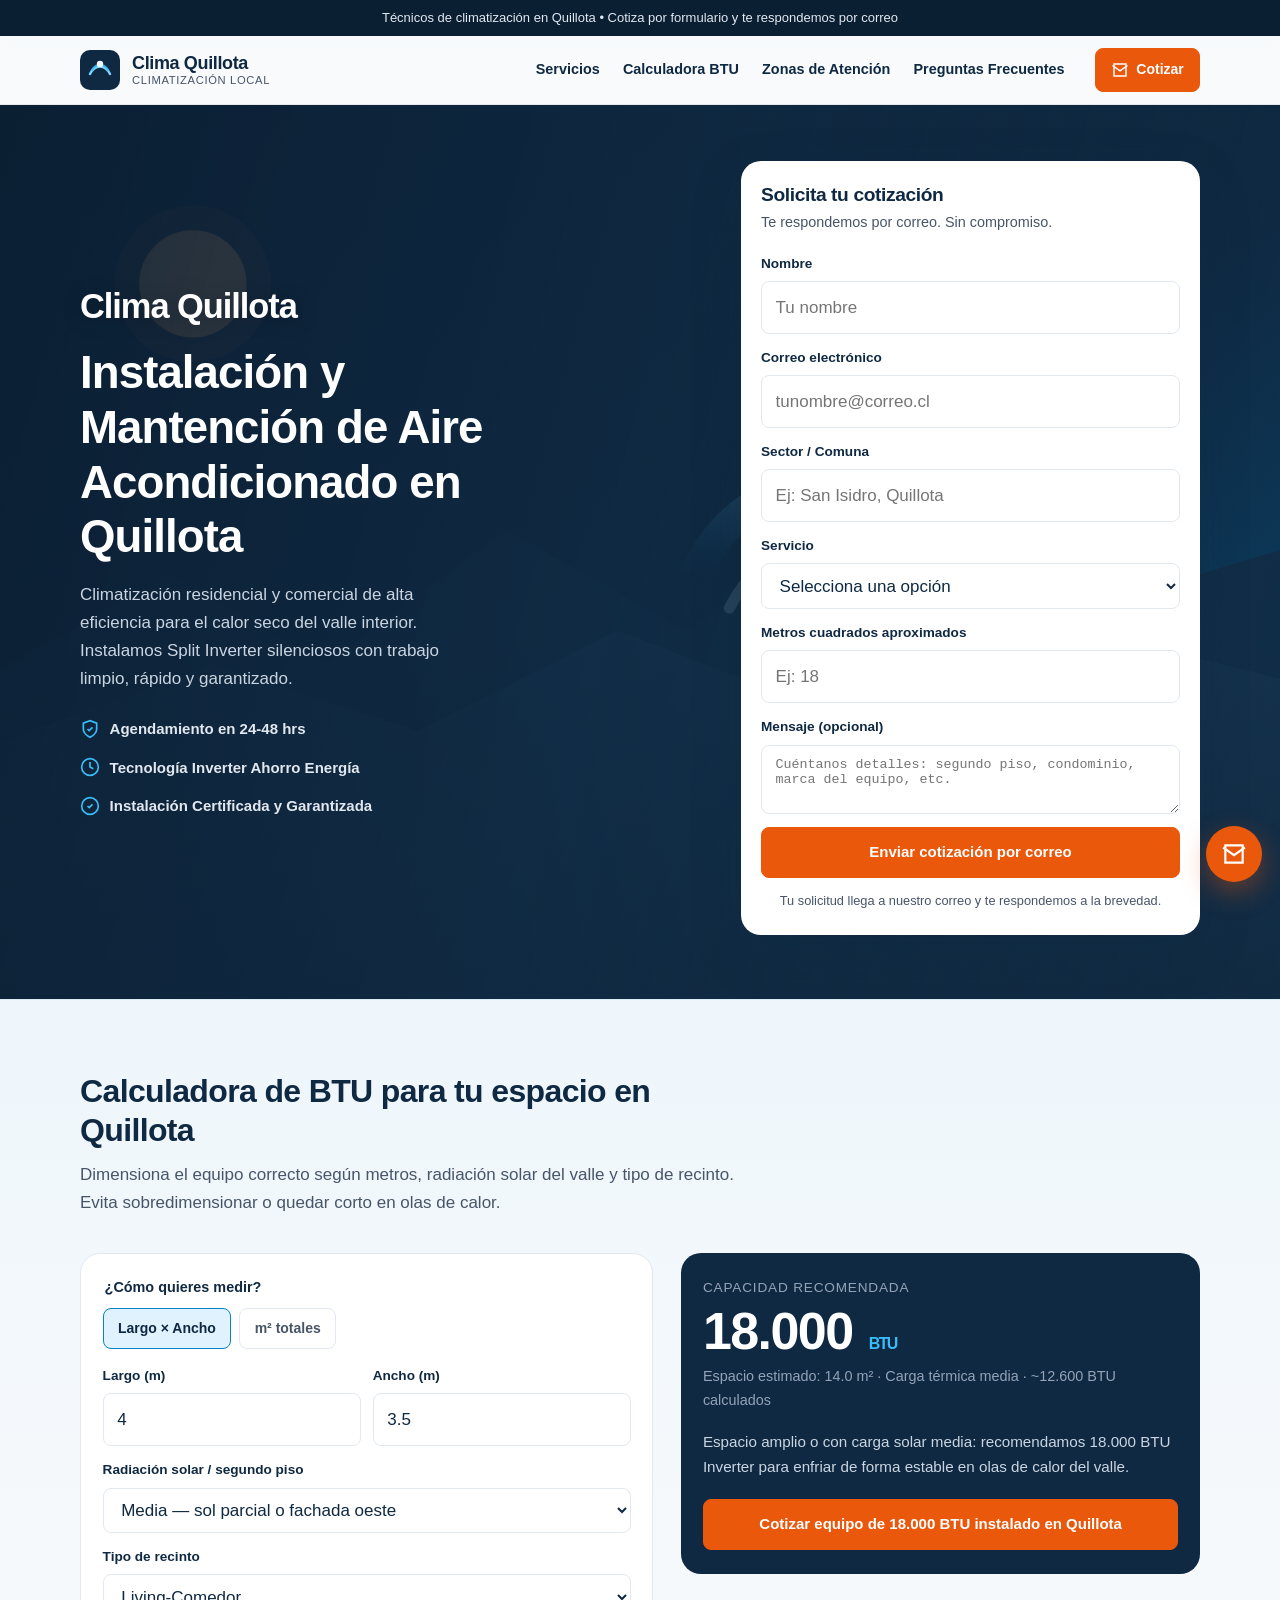
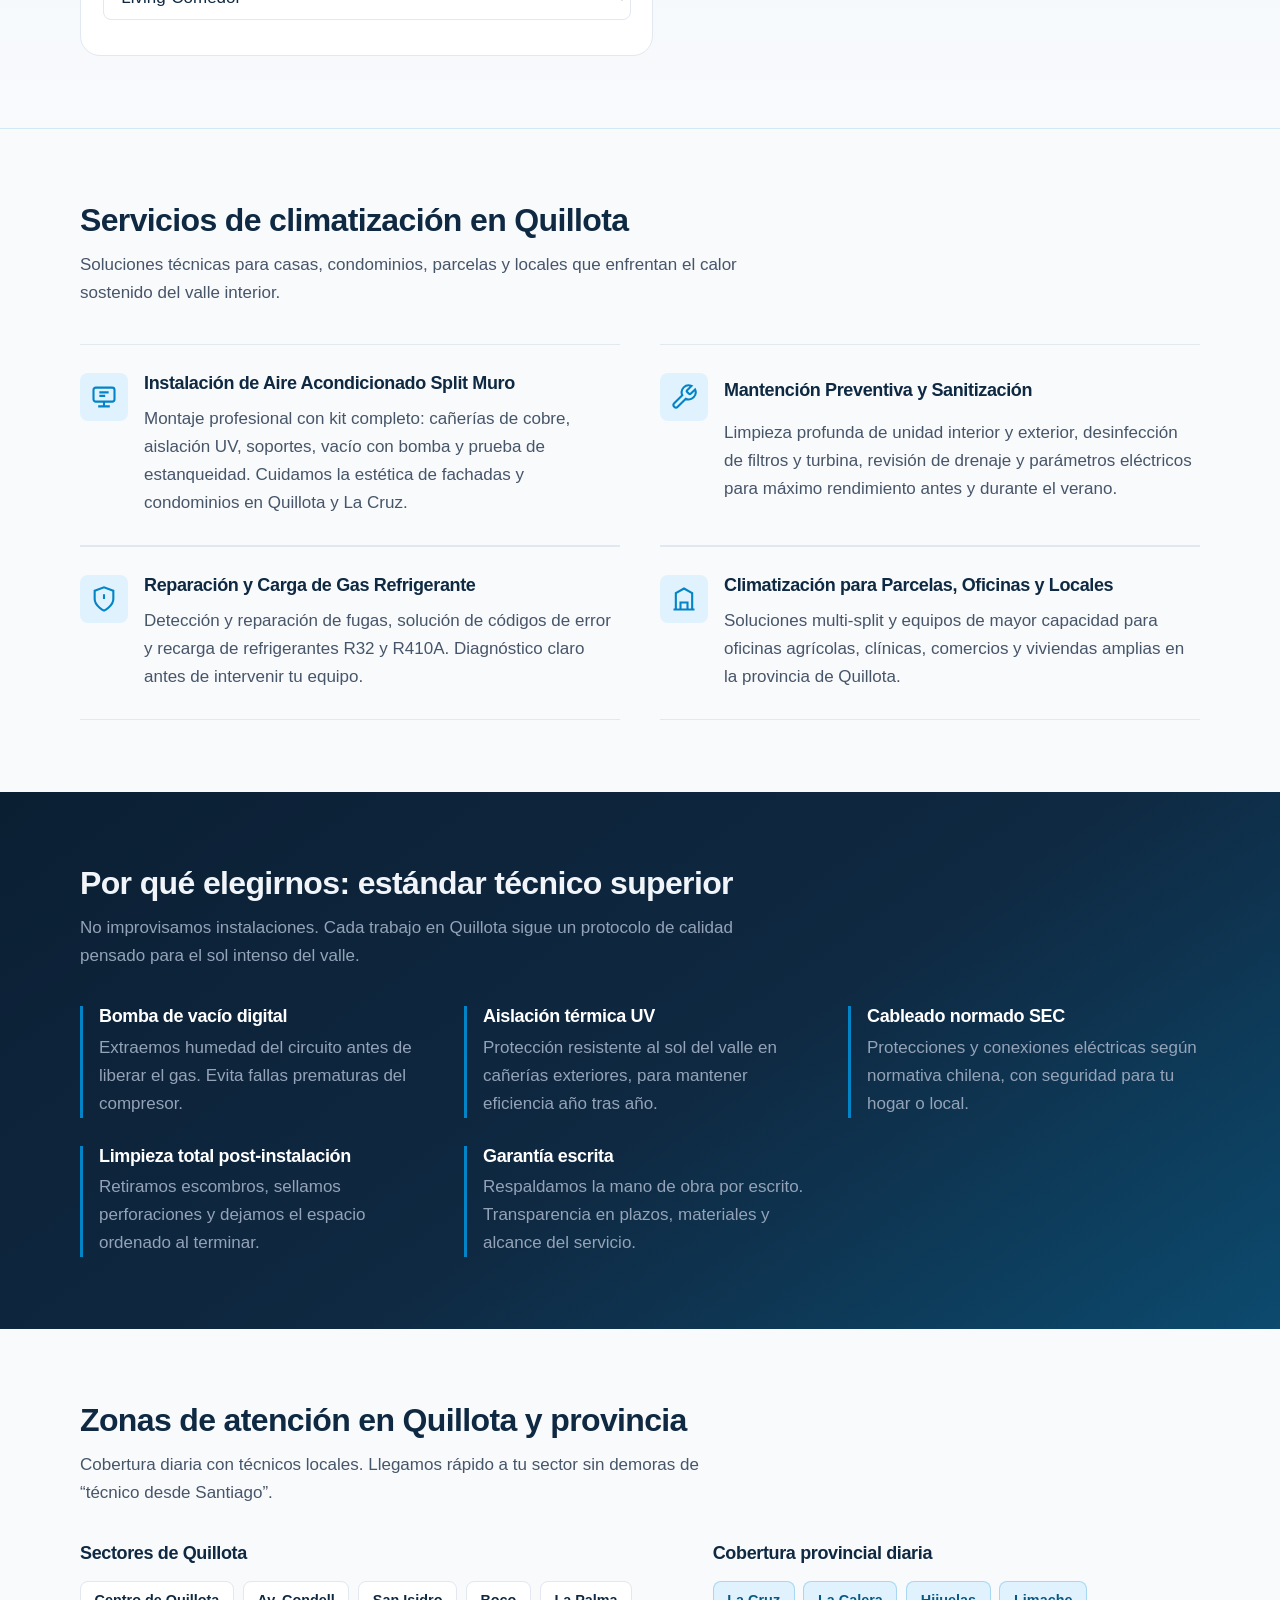
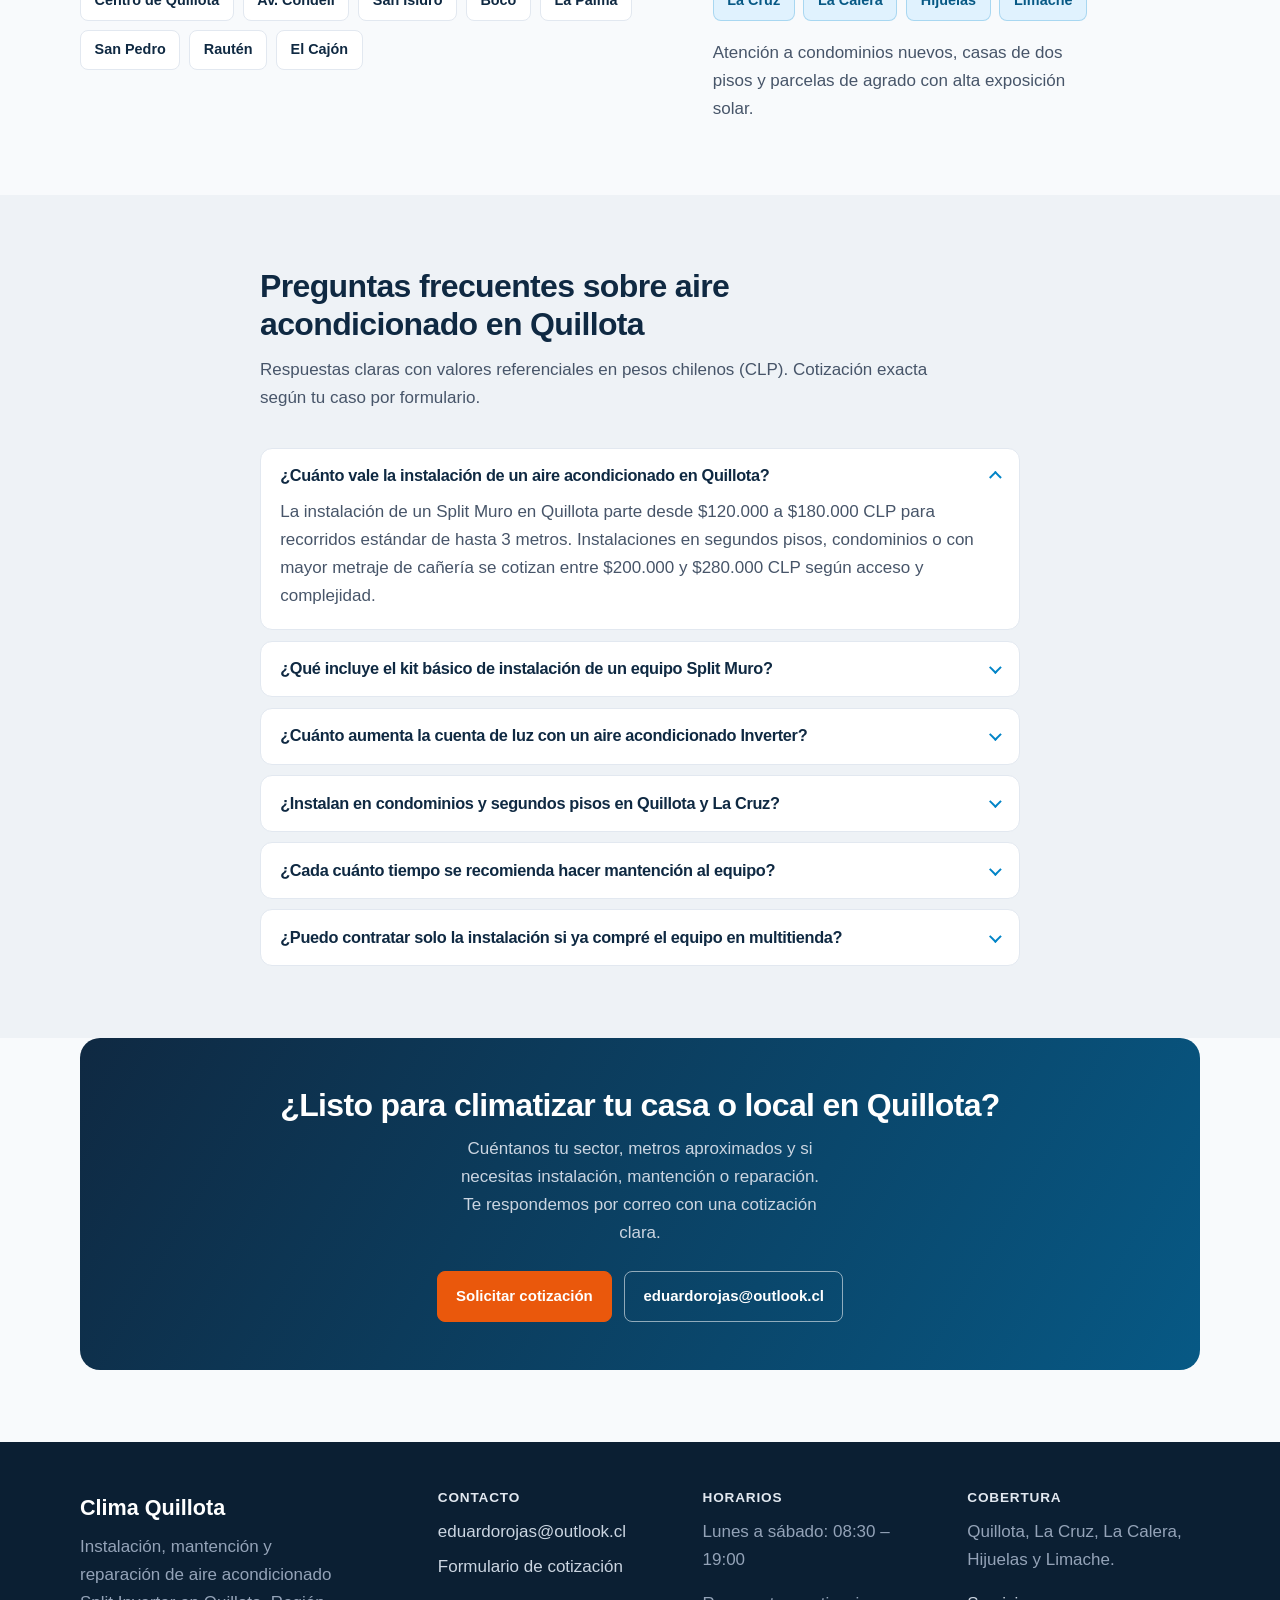
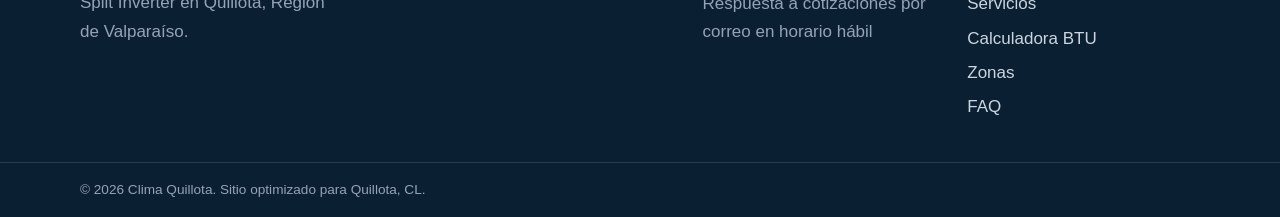
==== index.html @ 93d47dce "Add Rank & Rent landing for Clima Quillota with email lead form. Co-authored-by: Cursor <cursoragent" ====
<!DOCTYPE html>
<html lang="es-CL">
<head>
  <meta charset="UTF-8">
  <meta name="viewport" content="width=device-width, initial-scale=1.0">
  <title>Aire Acondicionado Quillota | Instalación y Mantención Split</title>
  <meta name="description" content="Instalación y mantención de aire acondicionado en Quillota. Split Inverter certificados. Cotiza online por formulario. Atención La Cruz y provincia.">
  <meta name="robots" content="index, follow">
  <link rel="canonical" href="https://climatizacionquillota.cl/">

  <meta property="og:title" content="Aire Acondicionado Quillota | Instalación y Mantención Split">
  <meta property="og:description" content="Instalación y mantención de aire acondicionado en Quillota. Split Inverter certificados. Cotiza online por formulario.">
  <meta property="og:type" content="website">
  <meta property="og:locale" content="es_CL">
  <meta property="og:url" content="https://climatizacionquillota.cl/">
  <meta property="og:site_name" content="Clima Quillota">

  <meta name="geo.region" content="CL-VS">
  <meta name="geo.placename" content="Quillota">
  <meta name="geo.position" content="-32.8833;-71.2489">
  <meta name="ICBM" content="-32.8833, -71.2489">

  <meta name="theme-color" content="#0F2942">
  <link rel="icon" href="data:image/svg+xml,%3Csvg xmlns='http://www.w3.org/2000/svg' viewBox='0 0 32 32'%3E%3Crect width='32' height='32' rx='6' fill='%230F2942'/%3E%3Cpath d='M8 18c4-8 12-8 16 0' stroke='%230284C7' stroke-width='2.5' fill='none'/%3E%3Ccircle cx='16' cy='12' r='3' fill='%230284C7'/%3E%3C/svg%3E">

  <link rel="stylesheet" href="css/styles.css">

  <script type="application/ld+json">
  {
    "@context": "https://schema.org",
    "@graph": [
      {
        "@type": "HVACBusiness",
        "@id": "https://climatizacionquillota.cl/#business",
        "name": "Clima Quillota",
        "url": "https://climatizacionquillota.cl/",
        "email": "eduardorojas@outlook.cl",
        "priceRange": "$$",
        "image": "https://climatizacionquillota.cl/og-image.jpg",
        "description": "Empresa de instalación, mantención y reparación de aire acondicionado Split Inverter en Quillota y provincia de Valparaíso.",
        "address": {
          "@type": "PostalAddress",
          "addressLocality": "Quillota",
          "addressRegion": "Valparaíso",
          "addressCountry": "CL"
        },
        "geo": {
          "@type": "GeoCoordinates",
          "latitude": -32.8833,
          "longitude": -71.2489
        },
        "areaServed": [
          { "@type": "City", "name": "Quillota" },
          { "@type": "City", "name": "La Cruz" },
          { "@type": "City", "name": "La Calera" },
          { "@type": "City", "name": "Hijuelas" },
          { "@type": "City", "name": "Limache" }
        ],
        "openingHoursSpecification": [
          {
            "@type": "OpeningHoursSpecification",
            "dayOfWeek": ["Monday", "Tuesday", "Wednesday", "Thursday", "Friday", "Saturday"],
            "opens": "08:30",
            "closes": "19:00"
          }
        ],
        "sameAs": []
      },
      {
        "@type": "Service",
        "@id": "https://climatizacionquillota.cl/#instalacion",
        "name": "Instalación de Aire Acondicionado Split Muro",
        "serviceType": "Instalación de aire acondicionado",
        "provider": { "@id": "https://climatizacionquillota.cl/#business" },
        "areaServed": [
          { "@type": "City", "name": "Quillota" },
          { "@type": "City", "name": "La Cruz" },
          { "@type": "City", "name": "La Calera" },
          { "@type": "City", "name": "Hijuelas" },
          { "@type": "City", "name": "Limache" }
        ],
        "description": "Montaje profesional de equipos Split Inverter con kit completo, vacío con bomba y prueba de estanqueidad en Quillota."
      },
      {
        "@type": "Service",
        "@id": "https://climatizacionquillota.cl/#mantencion",
        "name": "Mantención Preventiva y Sanitización",
        "serviceType": "Mantención de aire acondicionado",
        "provider": { "@id": "https://climatizacionquillota.cl/#business" },
        "areaServed": [
          { "@type": "City", "name": "Quillota" },
          { "@type": "City", "name": "La Cruz" },
          { "@type": "City", "name": "La Calera" },
          { "@type": "City", "name": "Hijuelas" },
          { "@type": "City", "name": "Limache" }
        ],
        "description": "Limpieza profunda de unidad interior y exterior, desinfección de filtros y turbina, y revisión eléctrica para máximo rendimiento en verano."
      },
      {
        "@type": "Service",
        "@id": "https://climatizacionquillota.cl/#reparacion",
        "name": "Reparación y Carga de Gas Refrigerante",
        "serviceType": "Reparación de aire acondicionado",
        "provider": { "@id": "https://climatizacionquillota.cl/#business" },
        "areaServed": [
          { "@type": "City", "name": "Quillota" },
          { "@type": "City", "name": "La Cruz" },
          { "@type": "City", "name": "La Calera" },
          { "@type": "City", "name": "Hijuelas" },
          { "@type": "City", "name": "Limache" }
        ],
        "description": "Detección de fugas, reparación de códigos de error y recarga de refrigerantes R32 y R410A en Quillota y alrededores."
      },
      {
        "@type": "FAQPage",
        "@id": "https://climatizacionquillota.cl/#faq",
        "mainEntity": [
          {
            "@type": "Question",
            "name": "¿Cuánto vale la instalación de un aire acondicionado en Quillota?",
            "acceptedAnswer": {
              "@type": "Answer",
              "text": "La instalación de un Split Muro en Quillota parte desde $120.000 a $180.000 CLP para recorridos estándar de hasta 3 metros. Instalaciones en segundos pisos, condominios o con mayor metraje de cañería se cotizan entre $200.000 y $280.000 CLP según acceso y complejidad."
            }
          },
          {
            "@type": "Question",
            "name": "¿Qué incluye el kit básico de instalación de un equipo Split Muro?",
            "acceptedAnswer": {
              "@type": "Answer",
              "text": "Incluye cañerías de cobre, aislación térmica resistente a UV, cable de interconexión, soportes o ménsulas, canaletas estéticas, vacío con bomba, prueba de estanqueidad y puesta en marcha. El equipo Split se cotiza aparte si aún no lo tienes."
            }
          },
          {
            "@type": "Question",
            "name": "¿Cuánto aumenta la cuenta de luz con un aire acondicionado Inverter?",
            "acceptedAnswer": {
              "@type": "Answer",
              "text": "Un Split Inverter bien dimensionado en Quillota suele sumar entre $8.000 y $25.000 CLP mensuales en temporada de calor, según horas de uso, tarifa eléctrica y aislación de la vivienda. Los equipos Inverter consumen menos que los on/off tradicionales porque modulan la potencia."
            }
          },
          {
            "@type": "Question",
            "name": "¿Instalan en condominios y segundos pisos en Quillota y La Cruz?",
            "acceptedAnswer": {
              "@type": "Answer",
              "text": "Sí. Trabajamos en casas de dos pisos, condominios nuevos y departamentos en Quillota, La Cruz y el eje provincial. Coordinamos con administración cuando se requiere autorización de fachada y usamos anclajes seguros para unidades exteriores en altura."
            }
          },
          {
            "@type": "Question",
            "name": "¿Cada cuánto tiempo se recomienda hacer mantención al equipo?",
            "acceptedAnswer": {
              "@type": "Answer",
              "text": "Se recomienda una mantención preventiva al menos una vez al año, idealmente antes del verano (septiembre-octubre). En hogares con alto uso o polvo del valle, dos mantenciones anuales (primavera y otoño) mantienen el rendimiento y evitan fallas en peores olas de calor."
            }
          },
          {
            "@type": "Question",
            "name": "¿Puedo contratar solo la instalación si ya compré el equipo en multitienda?",
            "acceptedAnswer": {
              "@type": "Answer",
              "text": "Sí. Instalamos equipos comprados en Sodimac, Easy, Falabella u otras multitiendas. Verificamos compatibilidad, potencia en BTU y estado del kit. La instalación solo mano de obra + materiales parte desde $120.000 CLP según recorrido y ubicación en Quillota."
            }
          }
        ]
      },
      {
        "@type": "BreadcrumbList",
        "@id": "https://climatizacionquillota.cl/#breadcrumb",
        "itemListElement": [
          {
            "@type": "ListItem",
            "position": 1,
            "name": "Inicio",
            "item": "https://climatizacionquillota.cl/"
          },
          {
            "@type": "ListItem",
            "position": 2,
            "name": "Aire Acondicionado Quillota",
            "item": "https://climatizacionquillota.cl/#servicios"
          }
        ]
      }
    ]
  }
  </script>
</head>
<body>
  <a class="skip-link" href="#contenido">Saltar al contenido</a>

  <div class="topbar" role="region" aria-label="Mensaje de contacto rápido">
    <p data-config="topbar">Técnicos de climatización en Quillota • Cotiza por formulario y te respondemos por correo</p>
  </div>

  <header class="site-header" id="inicio">
    <nav class="nav" aria-label="Navegación principal">
      <a class="brand" href="#inicio" aria-label="Clima Quillota — Inicio">
        <svg class="brand__logo" width="40" height="40" viewBox="0 0 40 40" aria-hidden="true" focusable="false">
          <rect width="40" height="40" rx="10" fill="currentColor" class="brand__logo-bg"/>
          <path d="M10 24c5-10 15-10 20 0" stroke="#7DD3FC" stroke-width="2.5" fill="none" stroke-linecap="round"/>
          <path d="M12 20c4-7 12-7 16 0" stroke="#38BDF8" stroke-width="2" fill="none" stroke-linecap="round" opacity=".85"/>
          <circle cx="20" cy="14" r="3.2" fill="#F0F9FF"/>
        </svg>
        <span class="brand__text">
          <span class="brand__name" data-config="brandName">Clima Quillota</span>
          <span class="brand__tag">Climatización local</span>
        </span>
      </a>

      <button class="nav__toggle" type="button" aria-expanded="false" aria-controls="nav-menu" aria-label="Abrir menú">
        <span class="nav__toggle-bar" aria-hidden="true"></span>
        <span class="nav__toggle-bar" aria-hidden="true"></span>
        <span class="nav__toggle-bar" aria-hidden="true"></span>
      </button>

      <div class="nav__panel" id="nav-menu">
        <ul class="nav__links">
          <li><a href="#servicios">Servicios</a></li>
          <li><a href="#calculadora">Calculadora BTU</a></li>
          <li><a href="#zonas">Zonas de Atención</a></li>
          <li><a href="#faq">Preguntas Frecuentes</a></li>
        </ul>
        <div class="nav__cta">
          <a class="btn btn--convert" href="#cotizar">
            <svg width="18" height="18" viewBox="0 0 24 24" aria-hidden="true" fill="none" stroke="currentColor" stroke-width="2"><path d="M4 4h16v16H4z"/><path d="m22 6-10 7L2 6"/></svg>
            Cotizar
          </a>
        </div>
      </div>
    </nav>
  </header>

  <main id="contenido">
    <section class="hero" aria-labelledby="hero-title">
      <div class="hero__media" aria-hidden="true">
        <div class="hero__gradient"></div>
        <svg class="hero__art" viewBox="0 0 1200 800" preserveAspectRatio="xMidYMid slice" role="img" aria-label="">
          <defs>
            <linearGradient id="sky" x1="0" y1="0" x2="1" y2="1">
              <stop offset="0%" stop-color="#0B1F33"/>
              <stop offset="55%" stop-color="#0F2942"/>
              <stop offset="100%" stop-color="#0369A1"/>
            </linearGradient>
            <linearGradient id="cool" x1="0" y1="0" x2="0" y2="1">
              <stop offset="0%" stop-color="#7DD3FC" stop-opacity=".55"/>
              <stop offset="100%" stop-color="#0284C7" stop-opacity="0"/>
            </linearGradient>
          </defs>
          <rect width="1200" height="800" fill="url(#sky)"/>
          <path fill="#132F4A" d="M0 520 L180 420 L320 500 L480 380 L640 470 L820 360 L1000 450 L1200 390 L1200 800 L0 800 Z" opacity=".9"/>
          <path fill="#1A3A55" d="M0 580 L220 500 L400 560 L580 470 L760 540 L960 460 L1200 520 L1200 800 L0 800 Z"/>
          <rect x="720" y="280" width="220" height="140" rx="12" fill="#E8F4FC" opacity=".92"/>
          <rect x="740" y="300" width="180" height="18" rx="4" fill="#0284C7" opacity=".35"/>
          <rect x="740" y="330" width="180" height="18" rx="4" fill="#0284C7" opacity=".28"/>
          <rect x="740" y="360" width="180" height="18" rx="4" fill="#0284C7" opacity=".22"/>
          <rect x="790" y="430" width="80" height="90" rx="4" fill="#0F2942"/>
          <path d="M650 420 C700 300 900 300 950 420" fill="none" stroke="url(#cool)" stroke-width="28" stroke-linecap="round"/>
          <path d="M680 450 C730 350 900 350 940 450" fill="none" stroke="#BAE6FD" stroke-width="10" stroke-linecap="round" opacity=".45"/>
          <circle cx="200" cy="160" r="48" fill="#FDBA74" opacity=".85"/>
          <circle cx="200" cy="160" r="70" fill="#FB923C" opacity=".18"/>
        </svg>
      </div>

      <div class="hero__inner">
        <div class="hero__copy">
          <p class="hero__brand" data-config="brandName">Clima Quillota</p>
          <h1 id="hero-title">Instalación y Mantención de Aire Acondicionado en Quillota</h1>
          <p class="hero__lead">
            Climatización residencial y comercial de alta eficiencia para el calor seco del valle interior.
            Instalamos Split Inverter silenciosos con trabajo limpio, rápido y garantizado.
          </p>
          <ul class="hero__trust">
            <li>
              <svg width="20" height="20" viewBox="0 0 24 24" aria-hidden="true" fill="none" stroke="currentColor" stroke-width="2"><path d="M12 22s8-4 8-10V5l-8-3-8 3v7c0 6 8 10 8 10z"/><path d="m9 12 2 2 4-4"/></svg>
              Agendamiento en 24-48 hrs
            </li>
            <li>
              <svg width="20" height="20" viewBox="0 0 24 24" aria-hidden="true" fill="none" stroke="currentColor" stroke-width="2"><circle cx="12" cy="12" r="10"/><path d="M12 6v6l4 2"/></svg>
              Tecnología Inverter Ahorro Energía
            </li>
            <li>
              <svg width="20" height="20" viewBox="0 0 24 24" aria-hidden="true" fill="none" stroke="currentColor" stroke-width="2"><path d="M9 12l2 2 4-4"/><path d="M12 22c5.5 0 10-4.5 10-10S17.5 2 12 2 2 6.5 2 12s4.5 10 10 10z"/></svg>
              Instalación Certificada y Garantizada
            </li>
          </ul>
        </div>

        <div class="hero__form-wrap" id="cotizar">
          <form class="quote-form" id="quote-form" novalidate>
            <h2 class="quote-form__title">Solicita tu cotización</h2>
            <p class="quote-form__sub">Te respondemos por correo. Sin compromiso.</p>

            <input type="text" name="_gotcha" class="hp-field" tabindex="-1" autocomplete="off" aria-hidden="true">
            <input type="hidden" name="btu_recomendados" id="quote-btu" value="">
            <input type="hidden" name="detalle_calculo" id="quote-detalle" value="">

            <label class="field">
              <span>Nombre</span>
              <input type="text" name="nombre" autocomplete="name" required placeholder="Tu nombre" maxlength="80">
            </label>

            <label class="field">
              <span>Correo electrónico</span>
              <input type="email" name="email" autocomplete="email" required placeholder="tunombre@correo.cl" maxlength="120">
            </label>

            <label class="field">
              <span>Sector / Comuna</span>
              <input type="text" name="sector" required placeholder="Ej: San Isidro, Quillota" maxlength="80" list="sectores-list">
              <datalist id="sectores-list">
                <option value="Centro de Quillota"></option>
                <option value="Av. Condell"></option>
                <option value="San Isidro"></option>
                <option value="Boco"></option>
                <option value="La Palma"></option>
                <option value="San Pedro"></option>
                <option value="Rautén"></option>
                <option value="El Cajón"></option>
                <option value="La Cruz"></option>
                <option value="La Calera"></option>
                <option value="Hijuelas"></option>
                <option value="Limache"></option>
              </datalist>
            </label>

            <label class="field">
              <span>Servicio</span>
              <select name="servicio" required>
                <option value="" disabled selected>Selecciona una opción</option>
                <option value="Instalación">Instalación</option>
                <option value="Mantención">Mantención</option>
                <option value="Reparación">Reparación</option>
              </select>
            </label>

            <label class="field">
              <span>Metros cuadrados aproximados</span>
              <input type="number" name="metros" min="5" max="500" step="1" placeholder="Ej: 18" inputmode="numeric">
            </label>

            <label class="field">
              <span>Mensaje (opcional)</span>
              <textarea name="mensaje" rows="3" maxlength="500" placeholder="Cuéntanos detalles: segundo piso, condominio, marca del equipo, etc."></textarea>
            </label>

            <div class="quote-form__status" id="quote-status" role="status" aria-live="polite" hidden></div>

            <button class="btn btn--convert btn--block" type="submit" id="quote-submit">
              Enviar cotización por correo
            </button>
            <p class="quote-form__note">Tu solicitud llega a nuestro correo y te respondemos a la brevedad.</p>
          </form>
        </div>
      </div>
    </section>

    <section class="section section--calc" id="calculadora" aria-labelledby="calc-title">
      <div class="container">
        <header class="section__header">
          <h2 id="calc-title">Calculadora de BTU para tu espacio en Quillota</h2>
          <p>Dimensiona el equipo correcto según metros, radiación solar del valle y tipo de recinto. Evita sobredimensionar o quedar corto en olas de calor.</p>
        </header>

        <div class="calc">
          <form class="calc__form" id="btu-form">
            <fieldset class="calc__mode">
              <legend>¿Cómo quieres medir?</legend>
              <label class="chip">
                <input type="radio" name="modo" value="dimensiones" checked>
                <span>Largo × Ancho</span>
              </label>
              <label class="chip">
                <input type="radio" name="modo" value="metros">
                <span>m² totales</span>
              </label>
            </fieldset>

            <div class="calc__dims" id="calc-dims">
              <label class="field">
                <span>Largo (m)</span>
                <input type="number" name="largo" min="1" max="30" step="0.1" value="4" inputmode="decimal">
              </label>
              <label class="field">
                <span>Ancho (m)</span>
                <input type="number" name="ancho" min="1" max="30" step="0.1" value="3.5" inputmode="decimal">
              </label>
            </div>

            <label class="field is-hidden" id="calc-m2-field">
              <span>Metros cuadrados totales</span>
              <input type="number" name="m2" min="4" max="200" step="0.5" value="14" inputmode="decimal">
            </label>

            <label class="field">
              <span>Radiación solar / segundo piso</span>
              <select name="radiacion">
                <option value="baja">Baja — sombra o primer piso fresco</option>
                <option value="media" selected>Media — sol parcial o fachada oeste</option>
                <option value="alta">Alta — segundo piso o techo caliente</option>
              </select>
            </label>

            <label class="field">
              <span>Tipo de recinto</span>
              <select name="recinto">
                <option value="dormitorio">Dormitorio</option>
                <option value="living" selected>Living-Comedor</option>
                <option value="oficina">Oficina-Local</option>
              </select>
            </label>
          </form>

          <aside class="calc__result" id="btu-result" aria-live="polite">
            <p class="calc__label">Capacidad recomendada</p>
            <p class="calc__btu"><span id="btu-value">12.000</span> <small>BTU</small></p>
            <p class="calc__meta" id="btu-meta">Espacio estimado: 14 m² · Carga térmica media</p>
            <p class="calc__advice" id="btu-advice">Para living-comedor con radiación media en Quillota, un Split Inverter de 12.000 BTU equilibra confort y consumo eléctrico.</p>
            <a class="btn btn--convert btn--block" id="btu-cta" href="#cotizar">
              Cotizar equipo de 12.000 BTU instalado en Quillota
            </a>
          </aside>
        </div>
      </div>
    </section>

    <section class="section" id="servicios" aria-labelledby="servicios-title">
      <div class="container">
        <header class="section__header">
          <h2 id="servicios-title">Servicios de climatización en Quillota</h2>
          <p>Soluciones técnicas para casas, condominios, parcelas y locales que enfrentan el calor sostenido del valle interior.</p>
        </header>

        <div class="services">
          <article class="service">
            <div class="service__icon" aria-hidden="true">
              <svg width="28" height="28" viewBox="0 0 24 24" fill="none" stroke="currentColor" stroke-width="1.8"><rect x="3" y="4" width="18" height="12" rx="2"/><path d="M7 20h10M12 16v4M8 8h8M8 11h5"/></svg>
            </div>
            <h3>Instalación de Aire Acondicionado Split Muro</h3>
            <p>Montaje profesional con kit completo: cañerías de cobre, aislación UV, soportes, vacío con bomba y prueba de estanqueidad. Cuidamos la estética de fachadas y condominios en Quillota y La Cruz.</p>
          </article>

          <article class="service">
            <div class="service__icon" aria-hidden="true">
              <svg width="28" height="28" viewBox="0 0 24 24" fill="none" stroke="currentColor" stroke-width="1.8"><path d="M14.7 6.3a1 1 0 0 0 0 1.4l1.6 1.6a1 1 0 0 0 1.4 0l3.77-3.77a6 6 0 0 1-7.94 7.94l-6.91 6.91a2.12 2.12 0 0 1-3-3l6.91-6.91a6 6 0 0 1 7.94-7.94l-3.76 3.76z"/></svg>
            </div>
            <h3>Mantención Preventiva y Sanitización</h3>
            <p>Limpieza profunda de unidad interior y exterior, desinfección de filtros y turbina, revisión de drenaje y parámetros eléctricos para máximo rendimiento antes y durante el verano.</p>
          </article>

          <article class="service">
            <div class="service__icon" aria-hidden="true">
              <svg width="28" height="28" viewBox="0 0 24 24" fill="none" stroke="currentColor" stroke-width="1.8"><path d="M12 22s8-4 8-10V5l-8-3-8 3v7c0 6 8 10 8 10z"/><path d="M12 8v4M12 16h.01"/></svg>
            </div>
            <h3>Reparación y Carga de Gas Refrigerante</h3>
            <p>Detección y reparación de fugas, solución de códigos de error y recarga de refrigerantes R32 y R410A. Diagnóstico claro antes de intervenir tu equipo.</p>
          </article>

          <article class="service">
            <div class="service__icon" aria-hidden="true">
              <svg width="28" height="28" viewBox="0 0 24 24" fill="none" stroke="currentColor" stroke-width="1.8"><path d="M3 21h18M5 21V7l7-4 7 4v14M9 21v-6h6v6"/></svg>
            </div>
            <h3>Climatización para Parcelas, Oficinas y Locales</h3>
            <p>Soluciones multi-split y equipos de mayor capacidad para oficinas agrícolas, clínicas, comercios y viviendas amplias en la provincia de Quillota.</p>
          </article>
        </div>
      </div>
    </section>

    <section class="section section--why" id="por-que" aria-labelledby="why-title">
      <div class="container">
        <header class="section__header section__header--light">
          <h2 id="why-title">Por qué elegirnos: estándar técnico superior</h2>
          <p>No improvisamos instalaciones. Cada trabajo en Quillota sigue un protocolo de calidad pensado para el sol intenso del valle.</p>
        </header>

        <ul class="why-list">
          <li>
            <h3>Bomba de vacío digital</h3>
            <p>Extraemos humedad del circuito antes de liberar el gas. Evita fallas prematuras del compresor.</p>
          </li>
          <li>
            <h3>Aislación térmica UV</h3>
            <p>Protección resistente al sol del valle en cañerías exteriores, para mantener eficiencia año tras año.</p>
          </li>
          <li>
            <h3>Cableado normado SEC</h3>
            <p>Protecciones y conexiones eléctricas según normativa chilena, con seguridad para tu hogar o local.</p>
          </li>
          <li>
            <h3>Limpieza total post-instalación</h3>
            <p>Retiramos escombros, sellamos perforaciones y dejamos el espacio ordenado al terminar.</p>
          </li>
          <li>
            <h3>Garantía escrita</h3>
            <p>Respaldamos la mano de obra por escrito. Transparencia en plazos, materiales y alcance del servicio.</p>
          </li>
        </ul>
      </div>
    </section>

    <section class="section" id="zonas" aria-labelledby="zonas-title">
      <div class="container">
        <header class="section__header">
          <h2 id="zonas-title">Zonas de atención en Quillota y provincia</h2>
          <p>Cobertura diaria con técnicos locales. Llegamos rápido a tu sector sin demoras de “técnico desde Santiago”.</p>
        </header>

        <div class="zones">
          <div class="zones__block">
            <h3>Sectores de Quillota</h3>
            <ul class="zones__tags">
              <li>Centro de Quillota</li>
              <li>Av. Condell</li>
              <li>San Isidro</li>
              <li>Boco</li>
              <li>La Palma</li>
              <li>San Pedro</li>
              <li>Rautén</li>
              <li>El Cajón</li>
            </ul>
          </div>
          <div class="zones__block">
            <h3>Cobertura provincial diaria</h3>
            <ul class="zones__tags zones__tags--accent">
              <li>La Cruz</li>
              <li>La Calera</li>
              <li>Hijuelas</li>
              <li>Limache</li>
            </ul>
            <p class="zones__note">Atención a condominios nuevos, casas de dos pisos y parcelas de agrado con alta exposición solar.</p>
          </div>
        </div>
      </div>
    </section>

    <section class="section section--faq" id="faq" aria-labelledby="faq-title">
      <div class="container container--narrow">
        <header class="section__header">
          <h2 id="faq-title">Preguntas frecuentes sobre aire acondicionado en Quillota</h2>
          <p>Respuestas claras con valores referenciales en pesos chilenos (CLP). Cotización exacta según tu caso por formulario.</p>
        </header>

        <div class="faq" data-accordion>
          <details class="faq__item" open>
            <summary>
              <h3>¿Cuánto vale la instalación de un aire acondicionado en Quillota?</h3>
            </summary>
            <p>La instalación de un Split Muro en Quillota parte desde $120.000 a $180.000 CLP para recorridos estándar de hasta 3 metros. Instalaciones en segundos pisos, condominios o con mayor metraje de cañería se cotizan entre $200.000 y $280.000 CLP según acceso y complejidad.</p>
          </details>

          <details class="faq__item">
            <summary>
              <h3>¿Qué incluye el kit básico de instalación de un equipo Split Muro?</h3>
            </summary>
            <p>Incluye cañerías de cobre, aislación térmica resistente a UV, cable de interconexión, soportes o ménsulas, canaletas estéticas, vacío con bomba, prueba de estanqueidad y puesta en marcha. El equipo Split se cotiza aparte si aún no lo tienes.</p>
          </details>

          <details class="faq__item">
            <summary>
              <h3>¿Cuánto aumenta la cuenta de luz con un aire acondicionado Inverter?</h3>
            </summary>
            <p>Un Split Inverter bien dimensionado en Quillota suele sumar entre $8.000 y $25.000 CLP mensuales en temporada de calor, según horas de uso, tarifa eléctrica y aislación de la vivienda. Los equipos Inverter consumen menos que los on/off tradicionales porque modulan la potencia.</p>
          </details>

          <details class="faq__item">
            <summary>
              <h3>¿Instalan en condominios y segundos pisos en Quillota y La Cruz?</h3>
            </summary>
            <p>Sí. Trabajamos en casas de dos pisos, condominios nuevos y departamentos en Quillota, La Cruz y el eje provincial. Coordinamos con administración cuando se requiere autorización de fachada y usamos anclajes seguros para unidades exteriores en altura.</p>
          </details>

          <details class="faq__item">
            <summary>
              <h3>¿Cada cuánto tiempo se recomienda hacer mantención al equipo?</h3>
            </summary>
            <p>Se recomienda una mantención preventiva al menos una vez al año, idealmente antes del verano (septiembre-octubre). En hogares con alto uso o polvo del valle, dos mantenciones anuales (primavera y otoño) mantienen el rendimiento y evitan fallas en peores olas de calor.</p>
          </details>

          <details class="faq__item">
            <summary>
              <h3>¿Puedo contratar solo la instalación si ya compré el equipo en multitienda?</h3>
            </summary>
            <p>Sí. Instalamos equipos comprados en Sodimac, Easy, Falabella u otras multitiendas. Verificamos compatibilidad, potencia en BTU y estado del kit. La instalación solo mano de obra + materiales parte desde $120.000 CLP según recorrido y ubicación en Quillota.</p>
          </details>
        </div>
      </div>
    </section>

    <section class="section section--cta" aria-labelledby="cta-title">
      <div class="container">
        <div class="cta-band">
          <h2 id="cta-title">¿Listo para climatizar tu casa o local en Quillota?</h2>
          <p>Cuéntanos tu sector, metros aproximados y si necesitas instalación, mantención o reparación. Te respondemos por correo con una cotización clara.</p>
          <div class="cta-band__actions">
            <a class="btn btn--convert" href="#cotizar">Solicitar cotización</a>
            <a class="btn btn--ghost-light" data-config="email" href="mailto:eduardorojas@outlook.cl">Escribir al correo</a>
          </div>
        </div>
      </div>
    </section>
  </main>

  <footer class="footer">
    <div class="container footer__grid">
      <div>
        <p class="footer__brand" data-config="brandName">Clima Quillota</p>
        <p class="footer__desc">Instalación, mantención y reparación de aire acondicionado Split Inverter en Quillota, Región de Valparaíso.</p>
      </div>
      <div>
        <h2 class="footer__heading">Contacto</h2>
        <ul class="footer__list">
          <li><a data-config="email" href="mailto:eduardorojas@outlook.cl">eduardorojas@outlook.cl</a></li>
          <li><a href="#cotizar">Formulario de cotización</a></li>
        </ul>
      </div>
      <div>
        <h2 class="footer__heading">Horarios</h2>
        <p>Lunes a sábado: 08:30 – 19:00</p>
        <p>Respuesta a cotizaciones por correo en horario hábil</p>
      </div>
      <div>
        <h2 class="footer__heading">Cobertura</h2>
        <p>Quillota, La Cruz, La Calera, Hijuelas y Limache.</p>
        <ul class="footer__nav">
          <li><a href="#servicios">Servicios</a></li>
          <li><a href="#calculadora">Calculadora BTU</a></li>
          <li><a href="#zonas">Zonas</a></li>
          <li><a href="#faq">FAQ</a></li>
        </ul>
      </div>
    </div>
    <div class="footer__bottom">
      <div class="container">
        <p>© <span id="year"></span> <span data-config="brandName">Clima Quillota</span>. Sitio optimizado para Quillota, CL.</p>
      </div>
    </div>
  </footer>

  <a class="mail-float" href="#cotizar" aria-label="Ir al formulario de cotización">
    <svg width="26" height="26" viewBox="0 0 24 24" aria-hidden="true" fill="none" stroke="currentColor" stroke-width="2"><path d="M4 4h16v16H4z"/><path d="m22 6-10 7L2 6"/></svg>
  </a>

  <script src="js/main.js" defer></script>
</body>
</html>
---- css/styles.css ----
/* Clima Quillota — Rank & Rent | Variables centralizadas para rebranding rápido */
:root {
  --color-petrol: #0F2942;
  --color-petrol-deep: #0B1F33;
  --color-cyan: #0284C7;
  --color-cyan-soft: #E0F2FE;
  --color-cyan-mid: #38BDF8;
  --color-bg: #F8FAFC;
  --color-surface: #FFFFFF;
  --color-text: #0F2942;
  --color-muted: #475569;
  --color-convert: #EA580C;
  --color-convert-hover: #C2410C;
  --color-line: #E2E8F0;
  --color-success: #059669;

  --font-display: "Segoe UI Variable Display", "Segoe UI", "Candara", "Trebuchet MS", sans-serif;
  --font-body: "Segoe UI Variable Text", "Segoe UI", "Helvetica Neue", "Noto Sans", sans-serif;

  --space-1: 0.25rem;
  --space-2: 0.5rem;
  --space-3: 0.75rem;
  --space-4: 1rem;
  --space-5: 1.5rem;
  --space-6: 2rem;
  --space-7: 3rem;
  --space-8: 4.5rem;

  --radius-sm: 0.5rem;
  --radius-md: 0.75rem;
  --radius-lg: 1.25rem;

  --shadow-form: 0 18px 50px rgba(15, 41, 66, 0.22);
  --shadow-soft: 0 8px 30px rgba(15, 41, 66, 0.08);

  --header-h: 4.25rem;
  --topbar-h: 2.25rem;
  --max: 1120px;
  --ease: cubic-bezier(0.22, 1, 0.36, 1);
}

*,
*::before,
*::after {
  box-sizing: border-box;
}

html {
  scroll-behavior: smooth;
  scroll-padding-top: calc(var(--topbar-h) + var(--header-h) + 0.5rem);
}

body {
  margin: 0;
  font-family: var(--font-body);
  font-size: 1.0625rem;
  line-height: 1.65;
  color: var(--color-text);
  background:
    radial-gradient(1200px 500px at 10% -10%, rgba(2, 132, 199, 0.08), transparent 60%),
    radial-gradient(900px 400px at 100% 20%, rgba(234, 88, 12, 0.05), transparent 55%),
    var(--color-bg);
  -webkit-font-smoothing: antialiased;
  text-rendering: optimizeLegibility;
}

img,
svg {
  display: block;
  max-width: 100%;
}

a {
  color: var(--color-cyan);
  text-decoration-thickness: 1px;
  text-underline-offset: 0.15em;
}

a:hover {
  color: var(--color-petrol);
}

h1,
h2,
h3 {
  font-family: var(--font-display);
  line-height: 1.2;
  letter-spacing: -0.02em;
  margin: 0 0 0.75rem;
  color: var(--color-petrol);
}

h1 {
  font-size: clamp(1.85rem, 4.5vw, 2.85rem);
  font-weight: 700;
}

h2 {
  font-size: clamp(1.45rem, 3vw, 2rem);
  font-weight: 700;
}

h3 {
  font-size: 1.125rem;
  font-weight: 650;
}

p {
  margin: 0 0 1rem;
}

ul {
  margin: 0;
  padding: 0;
}

button,
input,
select {
  font: inherit;
}

.skip-link {
  position: absolute;
  left: 1rem;
  top: -100px;
  z-index: 1000;
  background: var(--color-petrol);
  color: #fff;
  padding: 0.75rem 1rem;
  border-radius: var(--radius-sm);
}

.skip-link:focus {
  top: 1rem;
}

.container {
  width: min(100% - 2rem, var(--max));
  margin-inline: auto;
}

.container--narrow {
  width: min(100% - 2rem, 760px);
}

/* —— Top bar + Nav —— */
.topbar {
  background: var(--color-petrol-deep);
  color: #E2E8F0;
  font-size: 0.8125rem;
  text-align: center;
  padding: 0.45rem 1rem;
  min-height: var(--topbar-h);
  display: flex;
  align-items: center;
  justify-content: center;
}

.topbar p {
  margin: 0;
}

.site-header {
  position: sticky;
  top: 0;
  z-index: 100;
  background: rgba(248, 250, 252, 0.92);
  backdrop-filter: blur(12px);
  border-bottom: 1px solid rgba(15, 41, 66, 0.08);
}

.nav {
  width: min(100% - 2rem, var(--max));
  margin-inline: auto;
  min-height: var(--header-h);
  display: flex;
  align-items: center;
  justify-content: space-between;
  gap: 1rem;
}

.brand {
  display: flex;
  align-items: center;
  gap: 0.75rem;
  color: inherit;
  text-decoration: none;
  flex-shrink: 0;
}

.brand__logo {
  color: var(--color-petrol);
  flex-shrink: 0;
}

.brand__logo-bg {
  fill: var(--color-petrol);
}

.brand__text {
  display: flex;
  flex-direction: column;
  line-height: 1.15;
}

.brand__name {
  font-family: var(--font-display);
  font-weight: 700;
  font-size: 1.125rem;
  color: var(--color-petrol);
  letter-spacing: -0.02em;
}

.brand__tag {
  font-size: 0.7rem;
  color: var(--color-muted);
  text-transform: uppercase;
  letter-spacing: 0.06em;
}

.nav__toggle {
  display: inline-flex;
  flex-direction: column;
  justify-content: center;
  gap: 5px;
  width: 2.75rem;
  height: 2.75rem;
  border: 1px solid var(--color-line);
  border-radius: var(--radius-sm);
  background: var(--color-surface);
  cursor: pointer;
  padding: 0.65rem;
}

.nav__toggle-bar {
  display: block;
  height: 2px;
  background: var(--color-petrol);
  border-radius: 2px;
  transition: transform 0.25s var(--ease), opacity 0.2s;
}

.nav.is-open .nav__toggle-bar:nth-child(1) {
  transform: translateY(7px) rotate(45deg);
}

.nav.is-open .nav__toggle-bar:nth-child(2) {
  opacity: 0;
}

.nav.is-open .nav__toggle-bar:nth-child(3) {
  transform: translateY(-7px) rotate(-45deg);
}

.nav__panel {
  display: none;
  position: absolute;
  left: 0;
  right: 0;
  top: 100%;
  background: var(--color-surface);
  border-bottom: 1px solid var(--color-line);
  padding: 1rem 1rem 1.25rem;
  box-shadow: var(--shadow-soft);
}

.nav.is-open .nav__panel {
  display: block;
  animation: panelIn 0.28s var(--ease);
}

.nav__links {
  list-style: none;
  display: grid;
  gap: 0.25rem;
  margin-bottom: 1rem;
}

.nav__links a {
  display: block;
  padding: 0.7rem 0.85rem;
  color: var(--color-petrol);
  text-decoration: none;
  font-weight: 600;
  border-radius: var(--radius-sm);
}

.nav__links a:hover,
.nav__links a:focus-visible {
  background: var(--color-cyan-soft);
  color: var(--color-cyan);
}

.nav__cta {
  display: grid;
  gap: 0.6rem;
}

/* —— Buttons —— */
.btn {
  display: inline-flex;
  align-items: center;
  justify-content: center;
  gap: 0.45rem;
  padding: 0.75rem 1.15rem;
  border-radius: var(--radius-sm);
  border: 1px solid transparent;
  font-weight: 700;
  font-size: 0.9375rem;
  text-decoration: none;
  cursor: pointer;
  transition: background 0.2s var(--ease), color 0.2s, border-color 0.2s, transform 0.2s;
}

.btn:active {
  transform: translateY(1px);
}

.btn--block {
  width: 100%;
}

.btn--convert {
  background: var(--color-convert);
  color: #fff;
  border-color: var(--color-convert);
}

.btn--convert:hover {
  background: var(--color-convert-hover);
  color: #fff;
  border-color: var(--color-convert-hover);
}

.btn--ghost {
  background: transparent;
  border-color: var(--color-petrol);
  color: var(--color-petrol);
}

.btn--ghost:hover {
  background: var(--color-petrol);
  color: #fff;
}

.btn--ghost-light {
  background: transparent;
  border-color: rgba(255, 255, 255, 0.55);
  color: #fff;
}

.btn--ghost-light:hover {
  background: rgba(255, 255, 255, 0.12);
  color: #fff;
}

/* —— Hero —— */
.hero {
  position: relative;
  min-height: calc(100svh - var(--topbar-h) - var(--header-h));
  display: grid;
  align-items: stretch;
  color: #F8FAFC;
  overflow: hidden;
}

.hero__media {
  position: absolute;
  inset: 0;
  z-index: 0;
}

.hero__art {
  width: 100%;
  height: 100%;
  object-fit: cover;
}

.hero__gradient {
  position: absolute;
  inset: 0;
  z-index: 1;
  background:
    linear-gradient(105deg, rgba(11, 31, 51, 0.92) 0%, rgba(15, 41, 66, 0.78) 48%, rgba(15, 41, 66, 0.45) 100%),
    linear-gradient(to top, rgba(11, 31, 51, 0.55), transparent 40%);
}

.hero__inner {
  position: relative;
  z-index: 2;
  width: min(100% - 2rem, var(--max));
  margin: 0 auto;
  padding: 2.5rem 0 3rem;
  display: grid;
  gap: 2rem;
  align-items: center;
}

.hero__brand {
  margin: 0 0 0.75rem;
  font-family: var(--font-display);
  font-size: clamp(1.5rem, 3.5vw, 2.15rem);
  font-weight: 700;
  letter-spacing: -0.03em;
  color: #fff;
  text-shadow: 0 2px 20px rgba(0, 0, 0, 0.25);
}

.hero h1 {
  color: #fff;
  margin-bottom: 1rem;
  max-width: 18ch;
}

.hero__lead {
  color: #CBD5E1;
  max-width: 38ch;
  font-size: 1.0625rem;
  margin-bottom: 1.5rem;
}

.hero__trust {
  list-style: none;
  display: grid;
  gap: 0.65rem;
}

.hero__trust li {
  display: flex;
  align-items: flex-start;
  gap: 0.6rem;
  color: #E2E8F0;
  font-weight: 600;
  font-size: 0.9375rem;
}

.hero__trust svg {
  flex-shrink: 0;
  color: var(--color-cyan-mid);
  margin-top: 0.1rem;
}

.hero__form-wrap {
  animation: riseIn 0.7s var(--ease) both;
}

.hero__copy {
  animation: riseIn 0.55s var(--ease) both;
}

.quote-form {
  background: var(--color-surface);
  color: var(--color-text);
  padding: 1.35rem 1.25rem 1.5rem;
  border-radius: var(--radius-lg);
  box-shadow: var(--shadow-form);
}

.quote-form__title {
  font-size: 1.2rem;
  margin-bottom: 0.35rem;
}

.quote-form__sub {
  color: var(--color-muted);
  font-size: 0.9rem;
  margin-bottom: 1.15rem;
}

.quote-form__note {
  margin: 0.75rem 0 0;
  font-size: 0.8rem;
  color: var(--color-muted);
  text-align: center;
}

.field {
  display: grid;
  gap: 0.35rem;
  margin-bottom: 0.85rem;
}

.field span {
  font-size: 0.85rem;
  font-weight: 650;
  color: var(--color-petrol);
}

.field input,
.field select,
.field textarea {
  width: 100%;
  padding: 0.7rem 0.85rem;
  border: 1px solid var(--color-line);
  border-radius: var(--radius-sm);
  background: #fff;
  color: var(--color-text);
  transition: border-color 0.2s, box-shadow 0.2s;
  resize: vertical;
}

.field input:focus,
.field select:focus,
.field textarea:focus {
  outline: none;
  border-color: var(--color-cyan);
  box-shadow: 0 0 0 3px rgba(2, 132, 199, 0.18);
}

.field.is-hidden {
  display: none;
}

.field.is-invalid input,
.field.is-invalid select,
.field.is-invalid textarea {
  border-color: #DC2626;
}

.hp-field {
  position: absolute;
  left: -9999px;
  width: 1px;
  height: 1px;
  opacity: 0;
  pointer-events: none;
}

.quote-form__status {
  margin: 0 0 0.85rem;
  padding: 0.7rem 0.85rem;
  border-radius: var(--radius-sm);
  font-size: 0.875rem;
  font-weight: 600;
}

.quote-form__status.is-pending {
  background: var(--color-cyan-soft);
  color: #075985;
}

.quote-form__status.is-success {
  background: #ECFDF5;
  color: #047857;
}

.quote-form__status.is-error {
  background: #FEF2F2;
  color: #B91C1C;
}

.quote-form button:disabled {
  opacity: 0.7;
  cursor: wait;
}

/* —— Sections —— */
.section {
  padding: var(--space-8) 0;
}

.section__header {
  margin-bottom: 2.25rem;
  max-width: 42rem;
}

.section__header p {
  color: var(--color-muted);
  margin: 0;
}

.section__header--light h2,
.section__header--light p {
  color: #F1F5F9;
}

.section__header--light p {
  color: #94A3B8;
}

/* —— Calculadora —— */
.section--calc {
  background:
    linear-gradient(180deg, #EEF6FB 0%, var(--color-bg) 100%);
  border-block: 1px solid rgba(2, 132, 199, 0.12);
}

.calc {
  display: grid;
  gap: 1.5rem;
  align-items: start;
}

.calc__form {
  background: var(--color-surface);
  padding: 1.35rem;
  border-radius: var(--radius-lg);
  border: 1px solid var(--color-line);
}

.calc__mode {
  border: 0;
  padding: 0;
  margin: 0 0 1rem;
  display: flex;
  flex-wrap: wrap;
  gap: 0.5rem;
}

.calc__mode legend {
  font-weight: 700;
  font-size: 0.9rem;
  margin-bottom: 0.55rem;
  width: 100%;
}

.chip {
  cursor: pointer;
}

.chip input {
  position: absolute;
  opacity: 0;
  pointer-events: none;
}

.chip span {
  display: inline-block;
  padding: 0.5rem 0.9rem;
  border: 1px solid var(--color-line);
  border-radius: var(--radius-sm);
  font-size: 0.875rem;
  font-weight: 600;
  color: var(--color-muted);
  transition: background 0.2s, border-color 0.2s, color 0.2s;
}

.chip input:checked + span {
  background: var(--color-cyan-soft);
  border-color: var(--color-cyan);
  color: var(--color-petrol);
}

.chip input:focus-visible + span {
  box-shadow: 0 0 0 3px rgba(2, 132, 199, 0.25);
}

.calc__dims {
  display: grid;
  grid-template-columns: 1fr 1fr;
  gap: 0.75rem;
}

.calc__result {
  background: var(--color-petrol);
  color: #E2E8F0;
  padding: 1.5rem 1.35rem;
  border-radius: var(--radius-lg);
  position: sticky;
  top: calc(var(--header-h) + 1rem);
}

.calc__label {
  margin: 0;
  font-size: 0.85rem;
  text-transform: uppercase;
  letter-spacing: 0.06em;
  color: #94A3B8;
}

.calc__btu {
  margin: 0.35rem 0 0.5rem;
  font-family: var(--font-display);
  font-size: clamp(2.4rem, 6vw, 3.25rem);
  font-weight: 700;
  color: #fff;
  letter-spacing: -0.03em;
  line-height: 1;
}

.calc__btu small {
  font-size: 1rem;
  font-weight: 600;
  color: var(--color-cyan-mid);
  margin-left: 0.2rem;
}

.calc__meta {
  margin: 0 0 1rem;
  font-size: 0.9rem;
  color: #94A3B8;
}

.calc__advice {
  margin: 0 0 1.25rem;
  color: #CBD5E1;
  font-size: 0.95rem;
}

/* —— Services —— */
.services {
  display: grid;
  gap: 0;
  border-top: 1px solid var(--color-line);
}

.service {
  display: grid;
  gap: 0.65rem;
  padding: 1.75rem 0;
  border-bottom: 1px solid var(--color-line);
  grid-template-columns: auto 1fr;
  grid-template-areas:
    "icon title"
    "icon text";
  column-gap: 1rem;
  transition: background 0.25s var(--ease);
}

.service:hover {
  background: linear-gradient(90deg, rgba(2, 132, 199, 0.05), transparent 70%);
}

.service__icon {
  grid-area: icon;
  width: 3rem;
  height: 3rem;
  display: grid;
  place-items: center;
  color: var(--color-cyan);
  background: var(--color-cyan-soft);
  border-radius: var(--radius-sm);
  align-self: start;
}

.service h3 {
  grid-area: title;
  margin: 0;
  align-self: center;
}

.service p {
  grid-area: text;
  margin: 0;
  color: var(--color-muted);
  max-width: 52ch;
}

/* —— Why —— */
.section--why {
  background:
    linear-gradient(145deg, var(--color-petrol-deep) 0%, var(--color-petrol) 55%, #0C4A6E 100%);
  color: #E2E8F0;
}

.why-list {
  list-style: none;
  display: grid;
  gap: 1.25rem;
}

.why-list li {
  padding-left: 1rem;
  border-left: 3px solid var(--color-cyan);
}

.why-list h3 {
  color: #fff;
  margin-bottom: 0.35rem;
}

.why-list p {
  margin: 0;
  color: #94A3B8;
  max-width: 40ch;
}

/* —— Zones —— */
.zones {
  display: grid;
  gap: 2rem;
}

.zones__block h3 {
  margin-bottom: 1rem;
}

.zones__tags {
  list-style: none;
  display: flex;
  flex-wrap: wrap;
  gap: 0.55rem;
}

.zones__tags li {
  padding: 0.45rem 0.85rem;
  background: var(--color-surface);
  border: 1px solid var(--color-line);
  border-radius: var(--radius-sm);
  font-size: 0.9rem;
  font-weight: 600;
  color: var(--color-petrol);
}

.zones__tags--accent li {
  background: var(--color-cyan-soft);
  border-color: rgba(2, 132, 199, 0.25);
  color: #075985;
}

.zones__note {
  margin: 1.1rem 0 0;
  color: var(--color-muted);
  max-width: 40ch;
}

/* —— FAQ —— */
.section--faq {
  background: #EEF2F6;
}

.faq {
  display: grid;
  gap: 0.65rem;
}

.faq__item {
  background: var(--color-surface);
  border: 1px solid var(--color-line);
  border-radius: var(--radius-md);
  padding: 0;
  overflow: hidden;
}

.faq__item summary {
  list-style: none;
  cursor: pointer;
  padding: 1.1rem 1.2rem;
  display: flex;
  align-items: center;
  justify-content: space-between;
  gap: 1rem;
  position: relative;
}

.faq__item summary::-webkit-details-marker {
  display: none;
}

.faq__item summary::after {
  content: "";
  width: 0.55rem;
  height: 0.55rem;
  border-right: 2px solid var(--color-cyan);
  border-bottom: 2px solid var(--color-cyan);
  transform: rotate(45deg);
  flex-shrink: 0;
  transition: transform 0.25s var(--ease);
  margin-top: -0.2rem;
}

.faq__item[open] summary::after {
  transform: rotate(-135deg);
  margin-top: 0.2rem;
}

.faq__item summary h3 {
  margin: 0;
  font-size: 1.02rem;
  font-weight: 650;
}

.faq__item p {
  margin: 0;
  padding: 0 1.2rem 1.2rem;
  color: var(--color-muted);
  border-top: 0;
}

.faq__item[open] summary {
  padding-bottom: 0.75rem;
}

/* —— CTA band —— */
.section--cta {
  padding-top: 0;
}

.cta-band {
  background:
    linear-gradient(120deg, var(--color-petrol) 0%, #075985 100%);
  color: #fff;
  padding: 2.5rem 1.5rem;
  border-radius: var(--radius-lg);
  text-align: center;
}

.cta-band h2 {
  color: #fff;
  margin-bottom: 0.65rem;
}

.cta-band p {
  color: #CBD5E1;
  max-width: 40ch;
  margin: 0 auto 1.5rem;
}

.cta-band__actions {
  display: flex;
  flex-wrap: wrap;
  gap: 0.75rem;
  justify-content: center;
}

/* —— Footer —— */
.footer {
  background: var(--color-petrol-deep);
  color: #94A3B8;
  padding-top: 3rem;
}

.footer__grid {
  display: grid;
  gap: 2rem;
  padding-bottom: 2.5rem;
}

.footer__brand {
  font-family: var(--font-display);
  font-size: 1.35rem;
  font-weight: 700;
  color: #fff;
  margin: 0 0 0.5rem;
}

.footer__desc {
  margin: 0;
  max-width: 28ch;
}

.footer__heading {
  font-size: 0.85rem;
  text-transform: uppercase;
  letter-spacing: 0.06em;
  color: #E2E8F0;
  margin-bottom: 0.75rem;
}

.footer__list,
.footer__nav {
  list-style: none;
}

.footer__list li + li,
.footer__nav li + li {
  margin-top: 0.4rem;
}

.footer a {
  color: #CBD5E1;
  text-decoration: none;
}

.footer a:hover {
  color: var(--color-cyan-mid);
}

.footer__bottom {
  border-top: 1px solid rgba(148, 163, 184, 0.2);
  padding: 1rem 0;
  font-size: 0.85rem;
}

.footer__bottom p {
  margin: 0;
}

/* —— Float cotizar —— */
.mail-float {
  position: fixed;
  right: 1.1rem;
  bottom: 1.1rem;
  z-index: 90;
  width: 3.5rem;
  height: 3.5rem;
  border-radius: 50%;
  background: var(--color-convert);
  color: #fff;
  display: grid;
  place-items: center;
  box-shadow: 0 10px 28px rgba(234, 88, 12, 0.4);
  transition: transform 0.25s var(--ease), background 0.2s;
  animation: pulseMail 2.8s ease-in-out infinite;
  text-decoration: none;
}

.mail-float:hover {
  transform: scale(1.06);
  color: #fff;
  background: var(--color-convert-hover);
}

/* —— Animations —— */
@keyframes riseIn {
  from {
    opacity: 0;
    transform: translateY(18px);
  }
  to {
    opacity: 1;
    transform: translateY(0);
  }
}

@keyframes panelIn {
  from {
    opacity: 0;
    transform: translateY(-6px);
  }
  to {
    opacity: 1;
    transform: translateY(0);
  }
}

@keyframes pulseMail {
  0%,
  100% {
    box-shadow: 0 10px 28px rgba(234, 88, 12, 0.4);
  }
  50% {
    box-shadow: 0 10px 28px rgba(234, 88, 12, 0.4), 0 0 0 12px rgba(234, 88, 12, 0.15);
  }
}

@media (prefers-reduced-motion: reduce) {
  html {
    scroll-behavior: auto;
  }

  .hero__copy,
  .hero__form-wrap,
  .mail-float,
  .nav.is-open .nav__panel {
    animation: none;
  }
}

/* —— Desktop —— */
@media (min-width: 768px) {
  .nav__toggle {
    display: none;
  }

  .nav {
    position: relative;
  }

  .nav__panel {
    display: flex;
    position: static;
    background: transparent;
    border: 0;
    box-shadow: none;
    padding: 0;
    align-items: center;
    gap: 1.25rem;
    flex: 1;
    justify-content: flex-end;
  }

  .nav__links {
    display: flex;
    gap: 0.15rem;
    margin: 0;
  }

  .nav__links a {
    padding: 0.5rem 0.65rem;
    font-size: 0.9rem;
  }

  .nav__cta {
    display: flex;
    flex: 0 0 auto;
  }

  .nav__cta .btn {
    padding: 0.6rem 0.95rem;
    font-size: 0.875rem;
  }

  .hero__inner {
    grid-template-columns: 1.15fr 0.85fr;
    gap: 2.5rem;
    padding: 3.5rem 0 4rem;
  }

  .calc {
    grid-template-columns: 1.05fr 0.95fr;
    gap: 1.75rem;
  }

  .services {
    grid-template-columns: 1fr 1fr;
    gap: 0 2.5rem;
    border-top: 0;
  }

  .service {
    border-top: 1px solid var(--color-line);
  }

  .why-list {
    grid-template-columns: repeat(2, 1fr);
    gap: 1.75rem 2rem;
  }

  .zones {
    grid-template-columns: 1.2fr 1fr;
    gap: 3rem;
  }

  .footer__grid {
    grid-template-columns: 1.4fr 1fr 1fr 1fr;
  }

  .cta-band {
    padding: 3rem 2.5rem;
  }
}

@media (min-width: 1024px) {
  .why-list {
    grid-template-columns: repeat(3, 1fr);
  }

  .why-list li:nth-child(4),
  .why-list li:nth-child(5) {
    grid-column: span 1;
  }

  .hero__trust {
    gap: 0.85rem;
  }
}
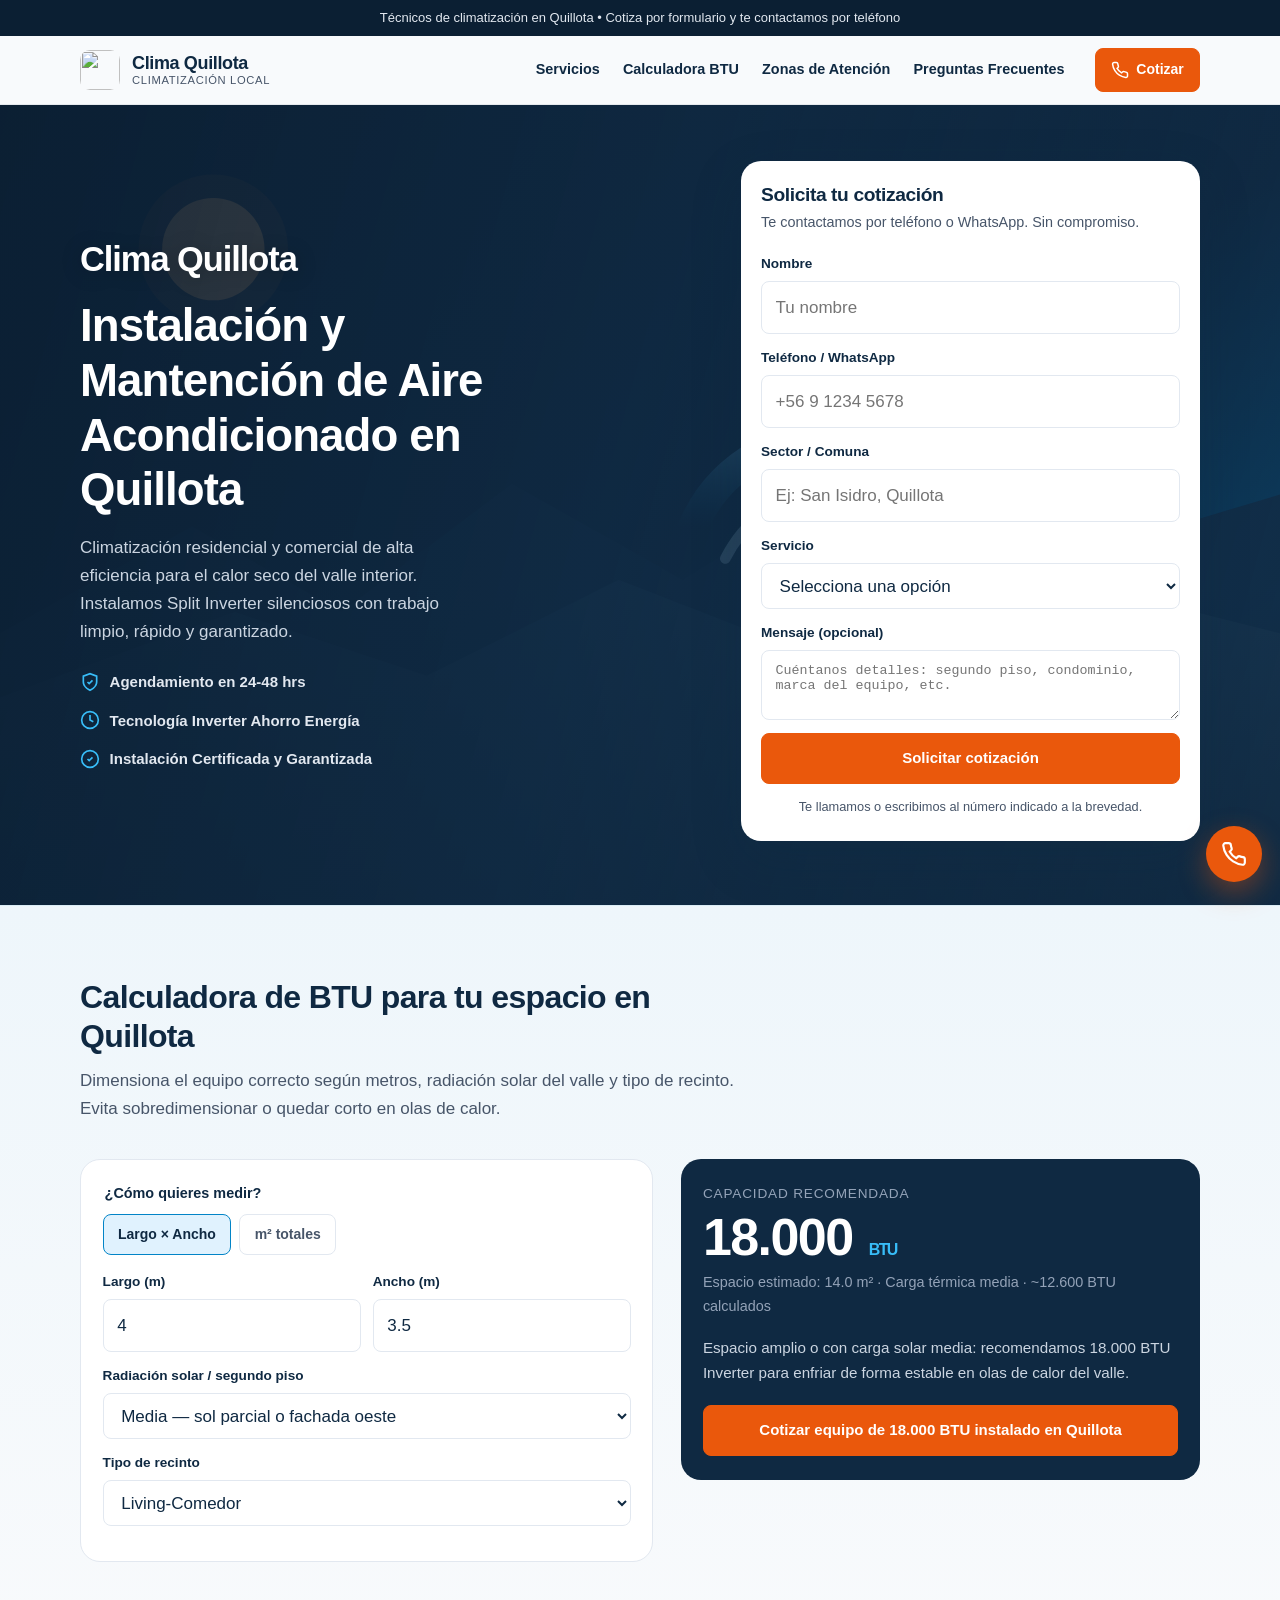
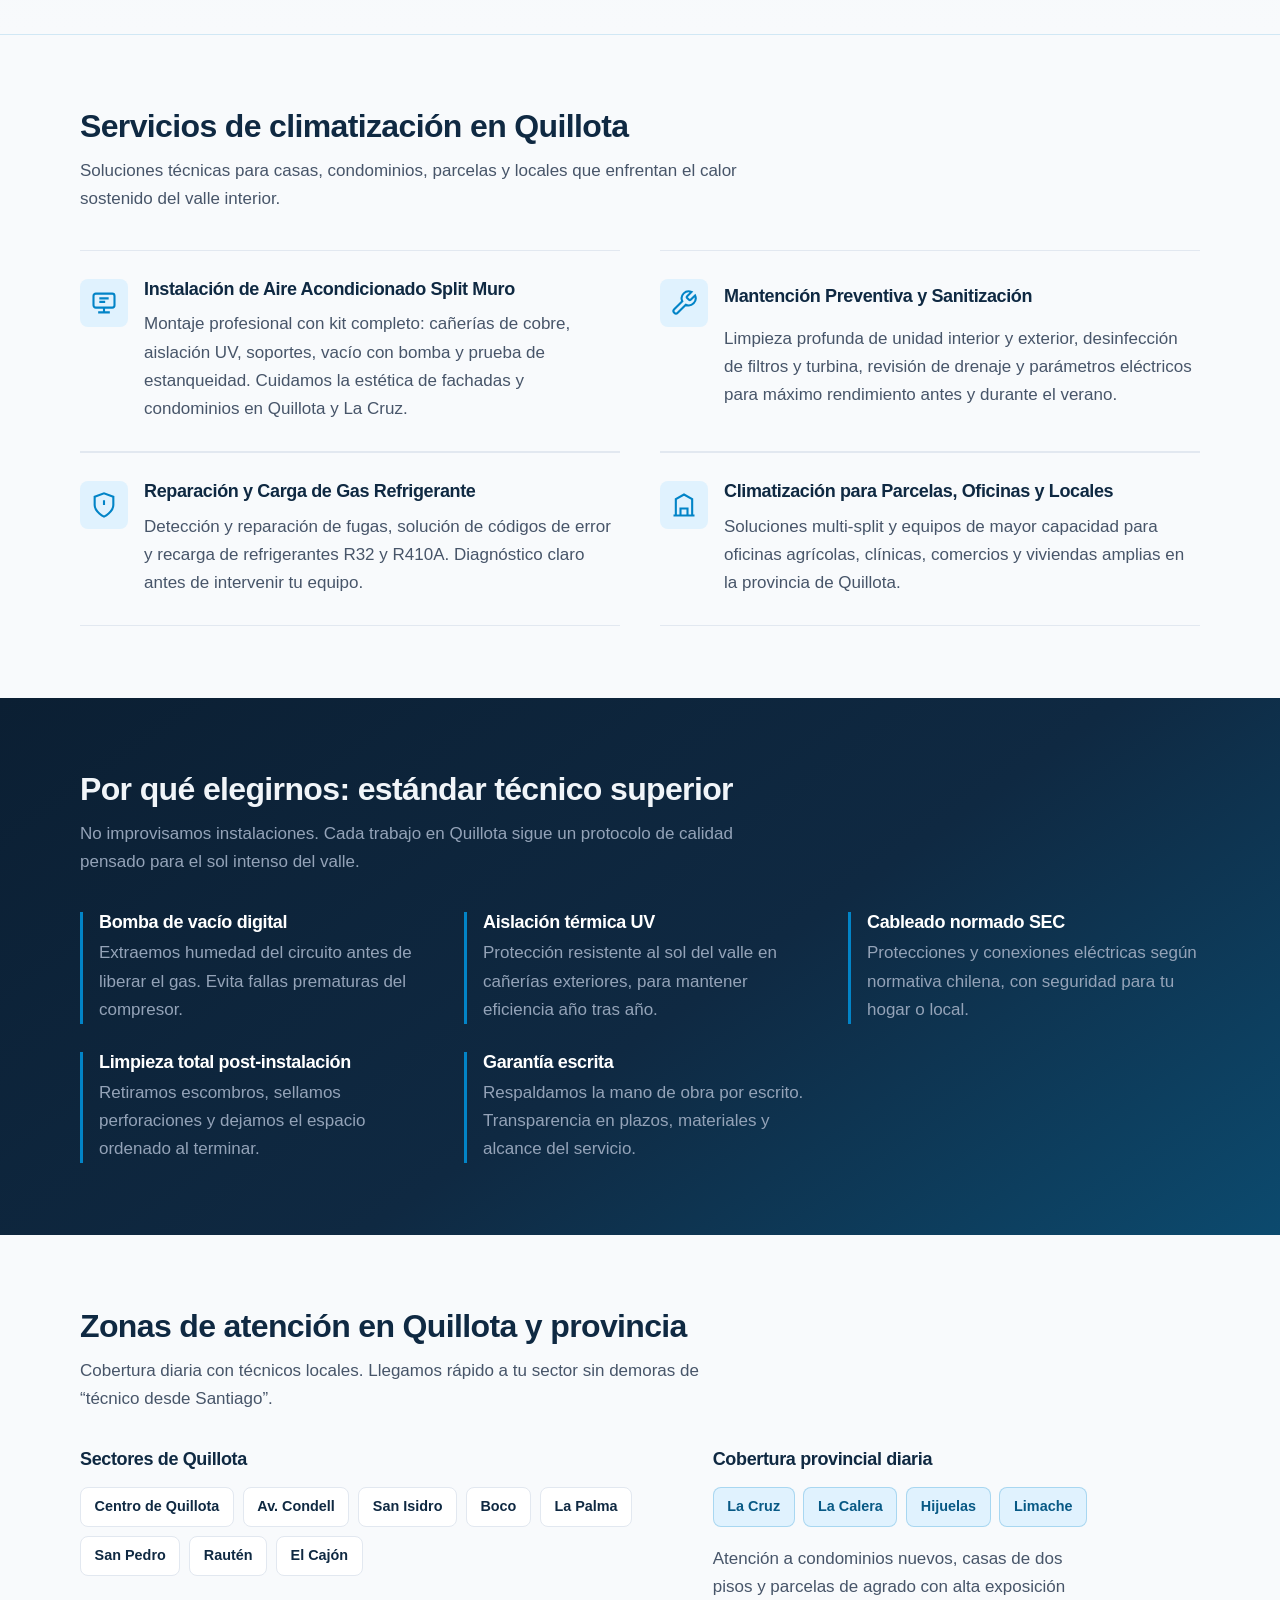
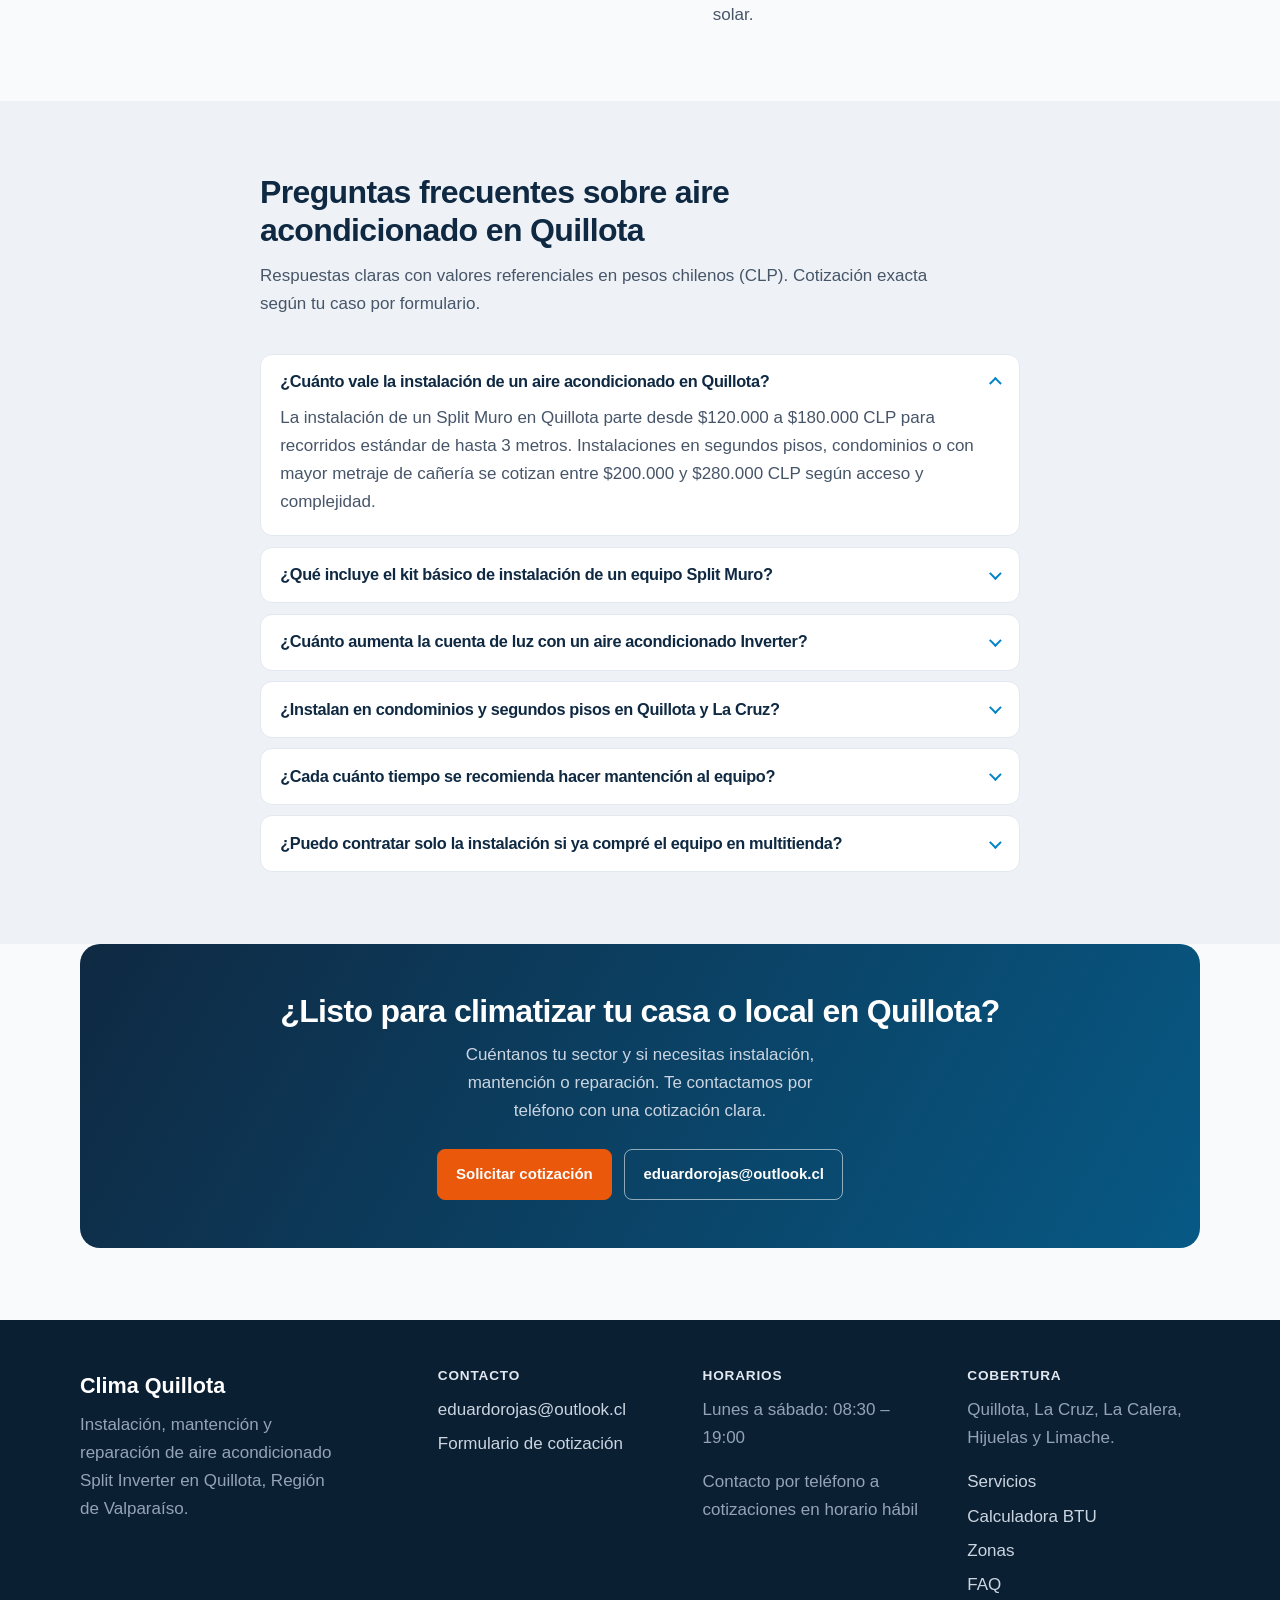
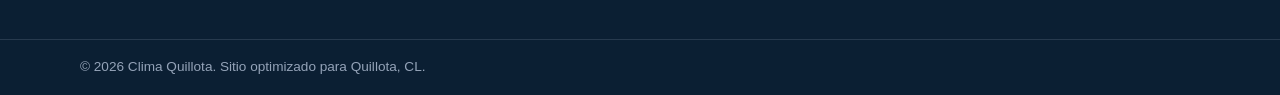
==== commit ff4e3b8a: "Add corporate logo, phone-first lead form, and deferred GA4. Optimize for local conversion and PageS" ====
--- a/index.html
+++ b/index.html
@@ -21,7 +21,11 @@
   <meta name="ICBM" content="-32.8833, -71.2489">
 
   <meta name="theme-color" content="#0F2942">
-  <link rel="icon" href="data:image/svg+xml,%3Csvg xmlns='http://www.w3.org/2000/svg' viewBox='0 0 32 32'%3E%3Crect width='32' height='32' rx='6' fill='%230F2942'/%3E%3Cpath d='M8 18c4-8 12-8 16 0' stroke='%230284C7' stroke-width='2.5' fill='none'/%3E%3Ccircle cx='16' cy='12' r='3' fill='%230284C7'/%3E%3C/svg%3E">
+  <link rel="icon" href="assets/favicon.svg" type="image/svg+xml">
+  <link rel="apple-touch-icon" href="assets/logo.svg">
+
+  <link rel="dns-prefetch" href="https://www.googletagmanager.com">
+  <link rel="preconnect" href="https://www.googletagmanager.com" crossorigin>
 
   <link rel="stylesheet" href="css/styles.css">
 
@@ -191,18 +195,13 @@
   <a class="skip-link" href="#contenido">Saltar al contenido</a>
 
   <div class="topbar" role="region" aria-label="Mensaje de contacto rápido">
-    <p data-config="topbar">Técnicos de climatización en Quillota • Cotiza por formulario y te respondemos por correo</p>
+    <p data-config="topbar">Técnicos de climatización en Quillota • Cotiza por formulario y te contactamos por teléfono</p>
   </div>
 
   <header class="site-header" id="inicio">
     <nav class="nav" aria-label="Navegación principal">
       <a class="brand" href="#inicio" aria-label="Clima Quillota — Inicio">
-        <svg class="brand__logo" width="40" height="40" viewBox="0 0 40 40" aria-hidden="true" focusable="false">
-          <rect width="40" height="40" rx="10" fill="currentColor" class="brand__logo-bg"/>
-          <path d="M10 24c5-10 15-10 20 0" stroke="#7DD3FC" stroke-width="2.5" fill="none" stroke-linecap="round"/>
-          <path d="M12 20c4-7 12-7 16 0" stroke="#38BDF8" stroke-width="2" fill="none" stroke-linecap="round" opacity=".85"/>
-          <circle cx="20" cy="14" r="3.2" fill="#F0F9FF"/>
-        </svg>
+        <img class="brand__logo" src="assets/logo.svg" width="40" height="40" alt="" decoding="async">
         <span class="brand__text">
           <span class="brand__name" data-config="brandName">Clima Quillota</span>
           <span class="brand__tag">Climatización local</span>
@@ -224,7 +223,7 @@
         </ul>
         <div class="nav__cta">
           <a class="btn btn--convert" href="#cotizar">
-            <svg width="18" height="18" viewBox="0 0 24 24" aria-hidden="true" fill="none" stroke="currentColor" stroke-width="2"><path d="M4 4h16v16H4z"/><path d="m22 6-10 7L2 6"/></svg>
+            <svg width="18" height="18" viewBox="0 0 24 24" aria-hidden="true" fill="none" stroke="currentColor" stroke-width="2"><path d="M22 16.92v3a2 2 0 0 1-2.18 2 19.8 19.8 0 0 1-8.63-3.07 19.5 19.5 0 0 1-6-6A19.8 19.8 0 0 1 2.12 4.18 2 2 0 0 1 4.11 2h3a2 2 0 0 1 2 1.72c.13.96.36 1.9.7 2.81a2 2 0 0 1-.45 2.11L8.09 9.91a16 16 0 0 0 6 6l1.27-1.27a2 2 0 0 1 2.11-.45c.91.34 1.85.57 2.81.7A2 2 0 0 1 22 16.92z"/></svg>
             Cotizar
           </a>
         </div>
@@ -290,7 +289,7 @@
         <div class="hero__form-wrap" id="cotizar">
           <form class="quote-form" id="quote-form" novalidate>
             <h2 class="quote-form__title">Solicita tu cotización</h2>
-            <p class="quote-form__sub">Te respondemos por correo. Sin compromiso.</p>
+            <p class="quote-form__sub">Te contactamos por teléfono o WhatsApp. Sin compromiso.</p>
 
             <input type="text" name="_gotcha" class="hp-field" tabindex="-1" autocomplete="off" aria-hidden="true">
             <input type="hidden" name="btu_recomendados" id="quote-btu" value="">
@@ -302,8 +301,8 @@
             </label>
 
             <label class="field">
-              <span>Correo electrónico</span>
-              <input type="email" name="email" autocomplete="email" required placeholder="tunombre@correo.cl" maxlength="120">
+              <span>Teléfono / WhatsApp</span>
+              <input type="tel" name="telefono" autocomplete="tel" required placeholder="+56 9 1234 5678" maxlength="20" inputmode="tel">
             </label>
 
             <label class="field">
@@ -336,11 +335,6 @@
             </label>
 
             <label class="field">
-              <span>Metros cuadrados aproximados</span>
-              <input type="number" name="metros" min="5" max="500" step="1" placeholder="Ej: 18" inputmode="numeric">
-            </label>
-
-            <label class="field">
               <span>Mensaje (opcional)</span>
               <textarea name="mensaje" rows="3" maxlength="500" placeholder="Cuéntanos detalles: segundo piso, condominio, marca del equipo, etc."></textarea>
             </label>
@@ -348,9 +342,9 @@
             <div class="quote-form__status" id="quote-status" role="status" aria-live="polite" hidden></div>
 
             <button class="btn btn--convert btn--block" type="submit" id="quote-submit">
-              Enviar cotización por correo
+              Solicitar cotización
             </button>
-            <p class="quote-form__note">Tu solicitud llega a nuestro correo y te respondemos a la brevedad.</p>
+            <p class="quote-form__note">Te llamamos o escribimos al número indicado a la brevedad.</p>
           </form>
         </div>
       </div>
@@ -592,7 +586,7 @@
       <div class="container">
         <div class="cta-band">
           <h2 id="cta-title">¿Listo para climatizar tu casa o local en Quillota?</h2>
-          <p>Cuéntanos tu sector, metros aproximados y si necesitas instalación, mantención o reparación. Te respondemos por correo con una cotización clara.</p>
+          <p>Cuéntanos tu sector y si necesitas instalación, mantención o reparación. Te contactamos por teléfono con una cotización clara.</p>
           <div class="cta-band__actions">
             <a class="btn btn--convert" href="#cotizar">Solicitar cotización</a>
             <a class="btn btn--ghost-light" data-config="email" href="mailto:eduardorojas@outlook.cl">Escribir al correo</a>
@@ -618,7 +612,7 @@
       <div>
         <h2 class="footer__heading">Horarios</h2>
         <p>Lunes a sábado: 08:30 – 19:00</p>
-        <p>Respuesta a cotizaciones por correo en horario hábil</p>
+        <p>Contacto por teléfono a cotizaciones en horario hábil</p>
       </div>
       <div>
         <h2 class="footer__heading">Cobertura</h2>
@@ -639,7 +633,7 @@
   </footer>
 
   <a class="mail-float" href="#cotizar" aria-label="Ir al formulario de cotización">
-    <svg width="26" height="26" viewBox="0 0 24 24" aria-hidden="true" fill="none" stroke="currentColor" stroke-width="2"><path d="M4 4h16v16H4z"/><path d="m22 6-10 7L2 6"/></svg>
+    <svg width="26" height="26" viewBox="0 0 24 24" aria-hidden="true" fill="none" stroke="currentColor" stroke-width="2"><path d="M22 16.92v3a2 2 0 0 1-2.18 2 19.8 19.8 0 0 1-8.63-3.07 19.5 19.5 0 0 1-6-6A19.8 19.8 0 0 1 2.12 4.18 2 2 0 0 1 4.11 2h3a2 2 0 0 1 2 1.72c.13.96.36 1.9.7 2.81a2 2 0 0 1-.45 2.11L8.09 9.91a16 16 0 0 0 6 6l1.27-1.27a2 2 0 0 1 2.11-.45c.91.34 1.85.57 2.81.7A2 2 0 0 1 22 16.92z"/></svg>
   </a>
 
   <script src="js/main.js" defer></script>
--- a/css/styles.css
+++ b/css/styles.css
@@ -190,12 +190,10 @@
 }
 
 .brand__logo {
-  color: var(--color-petrol);
+  width: 40px;
+  height: 40px;
   flex-shrink: 0;
-}
-
-.brand__logo-bg {
-  fill: var(--color-petrol);
+  border-radius: 10px;
 }
 
 .brand__text {
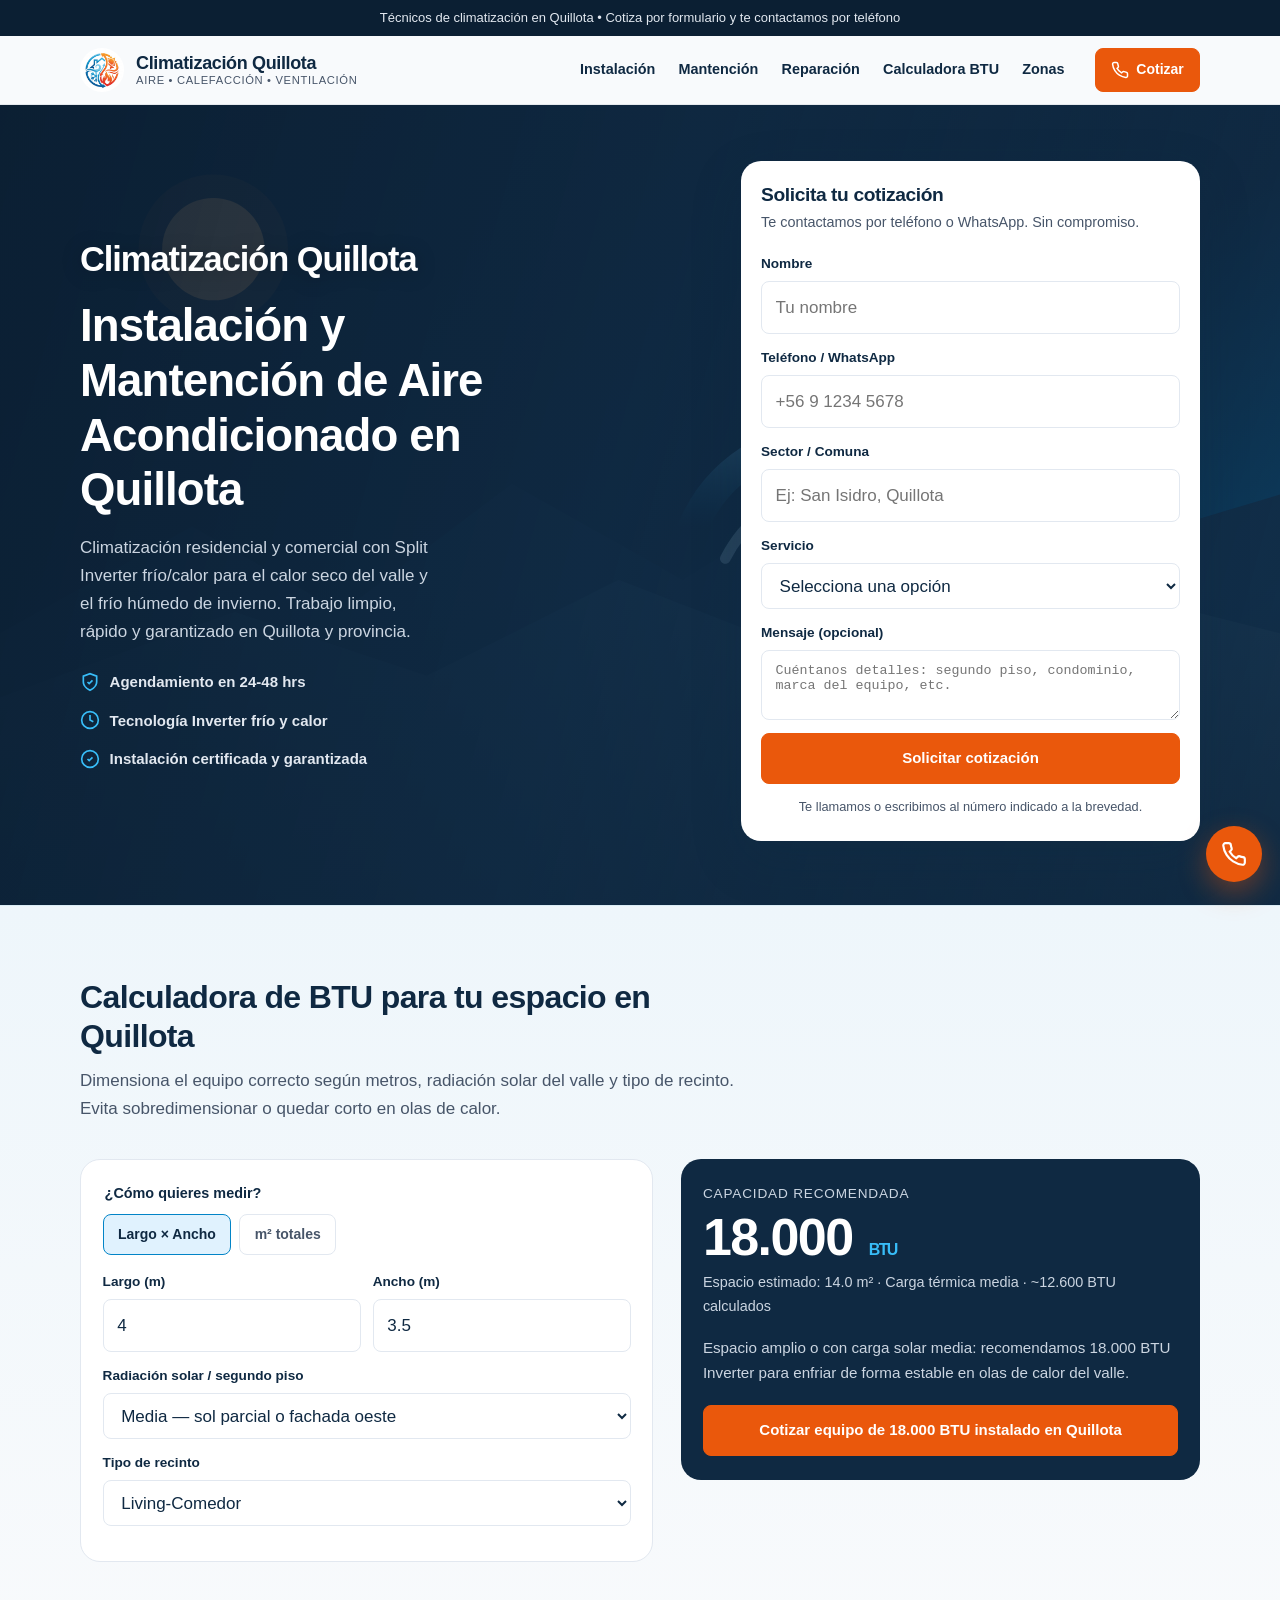
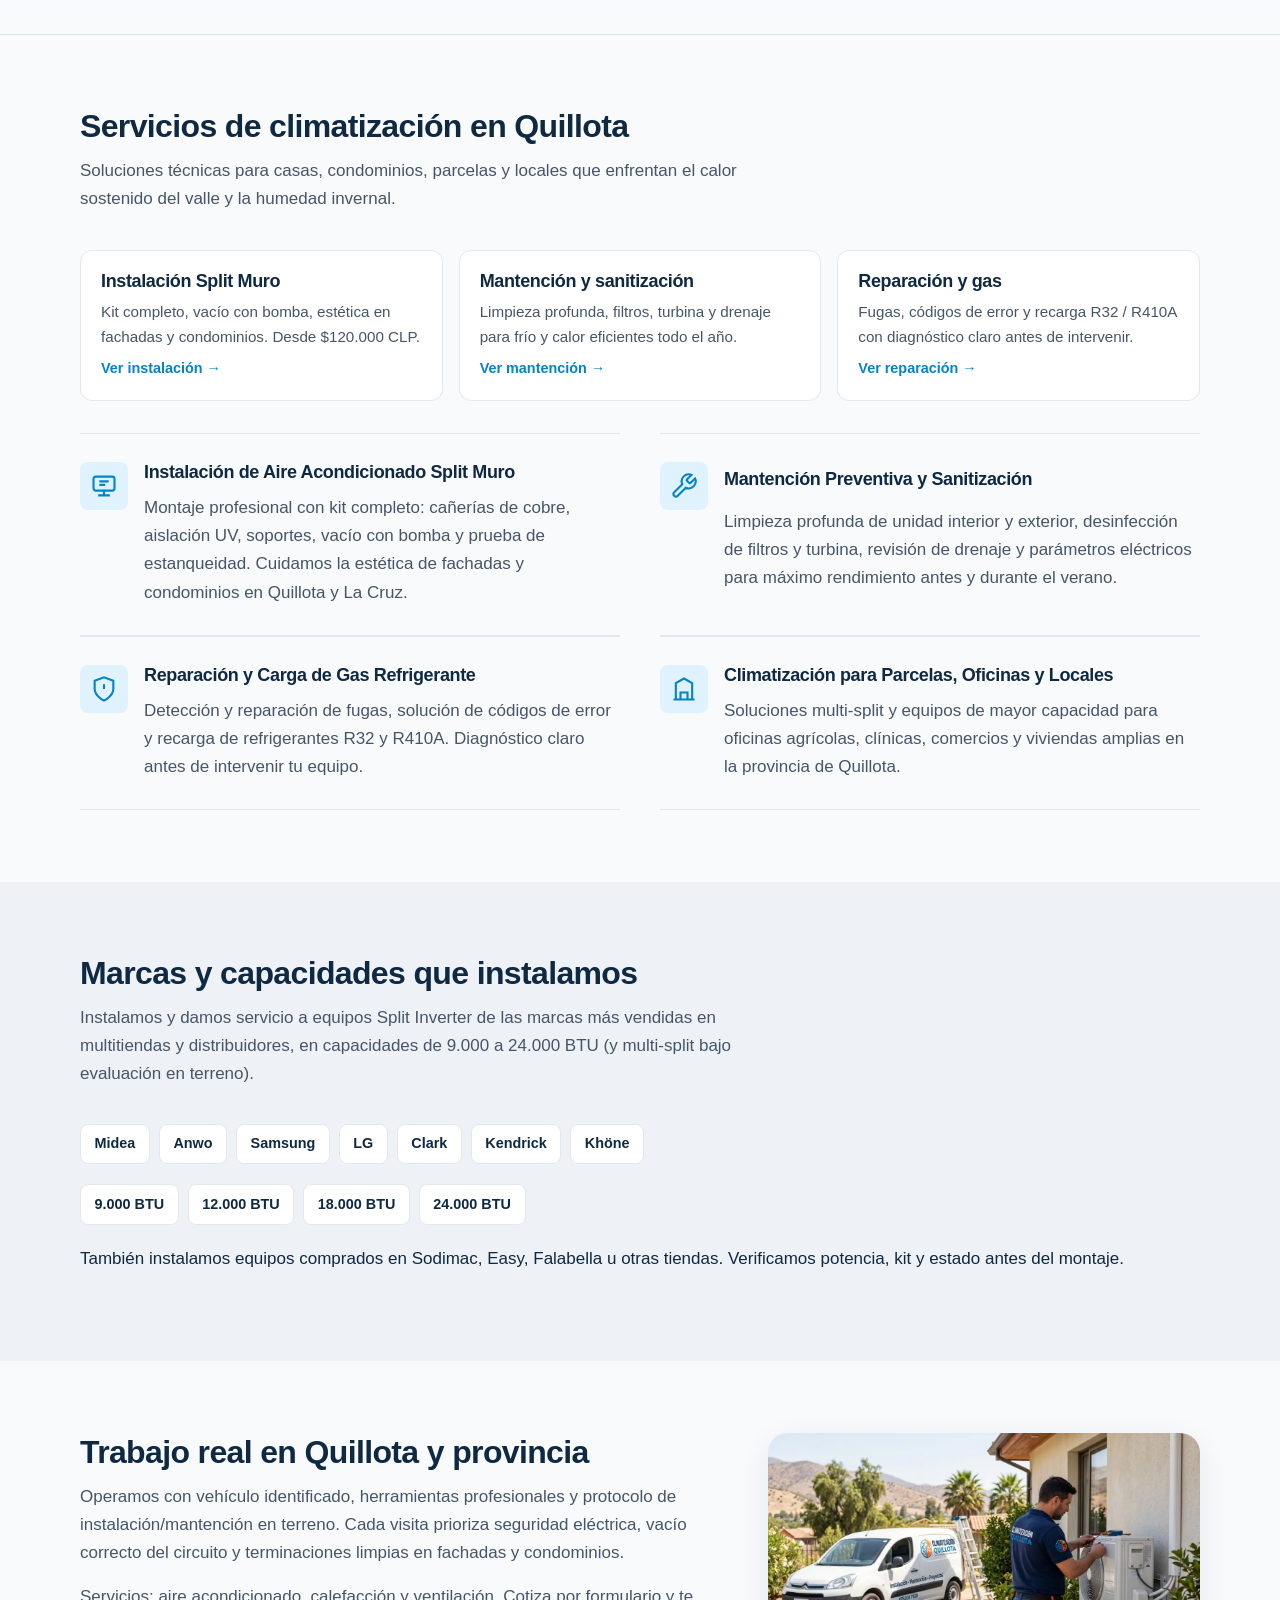
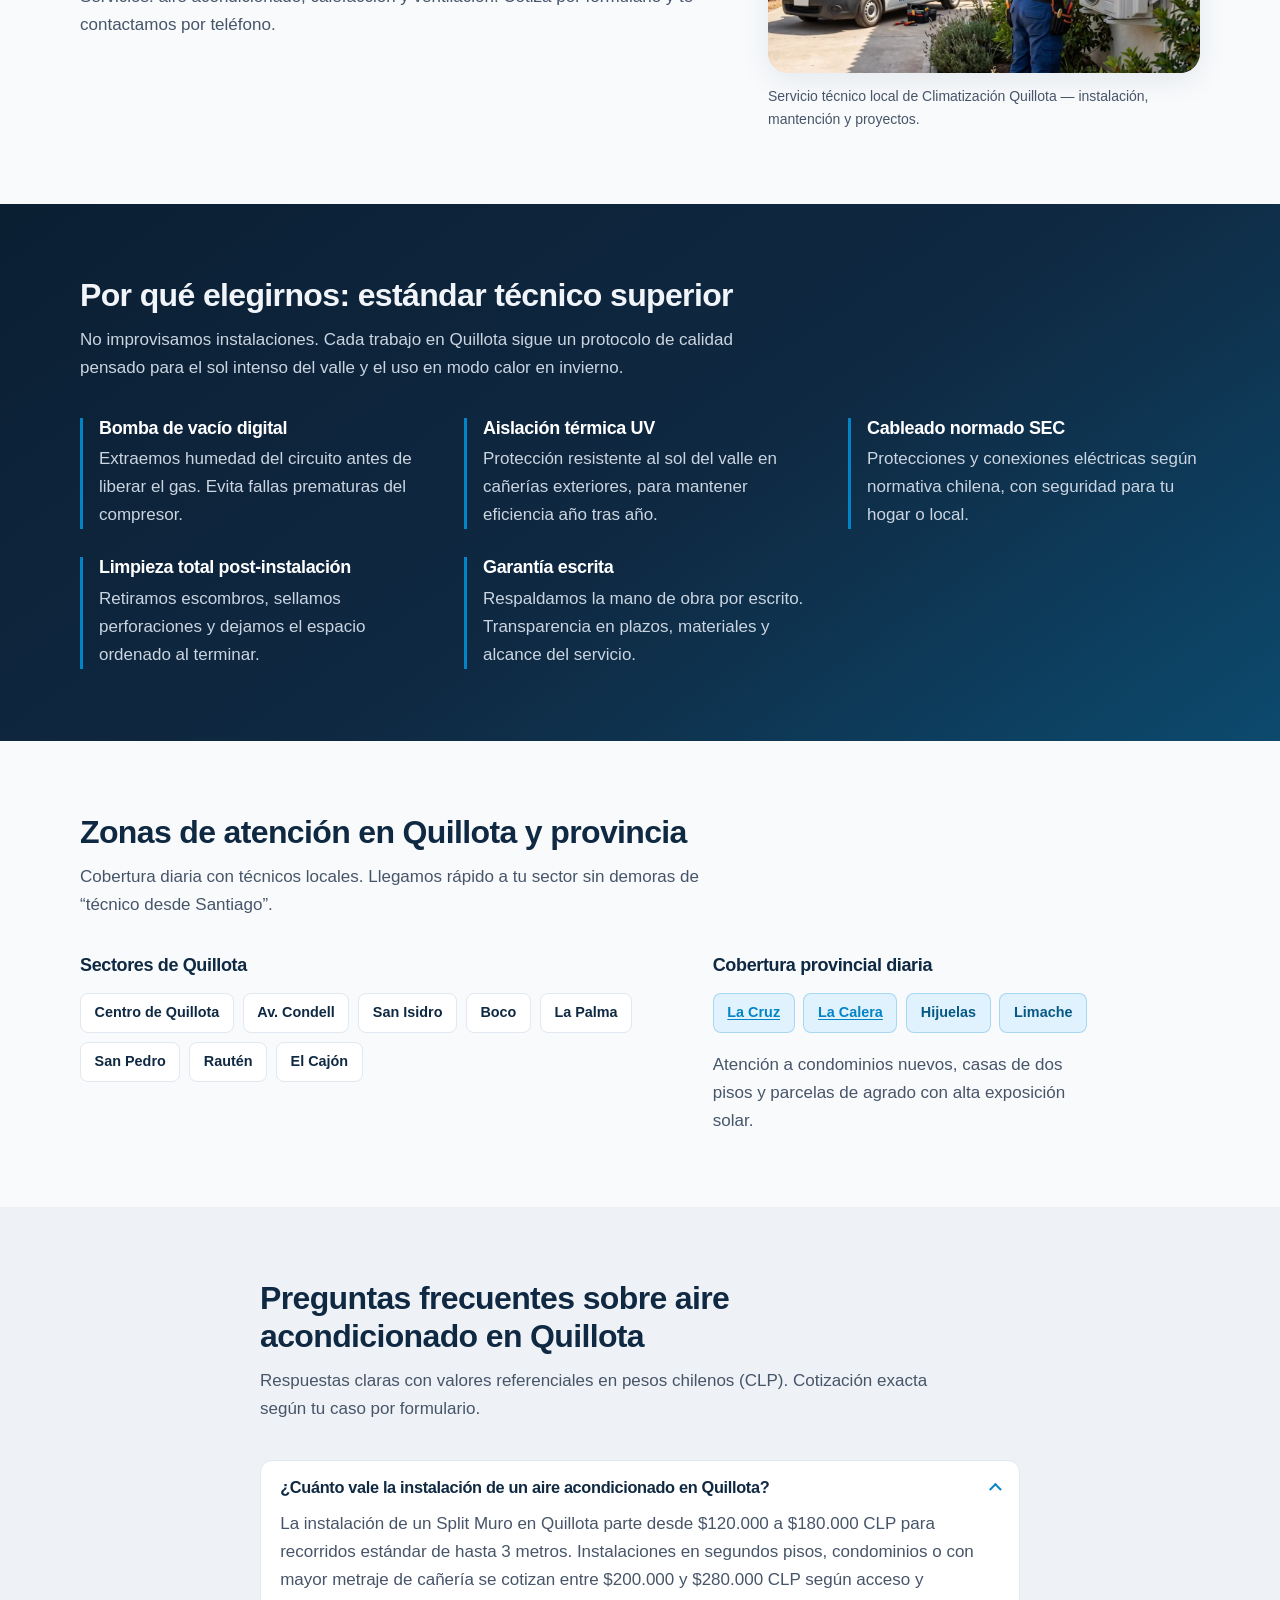
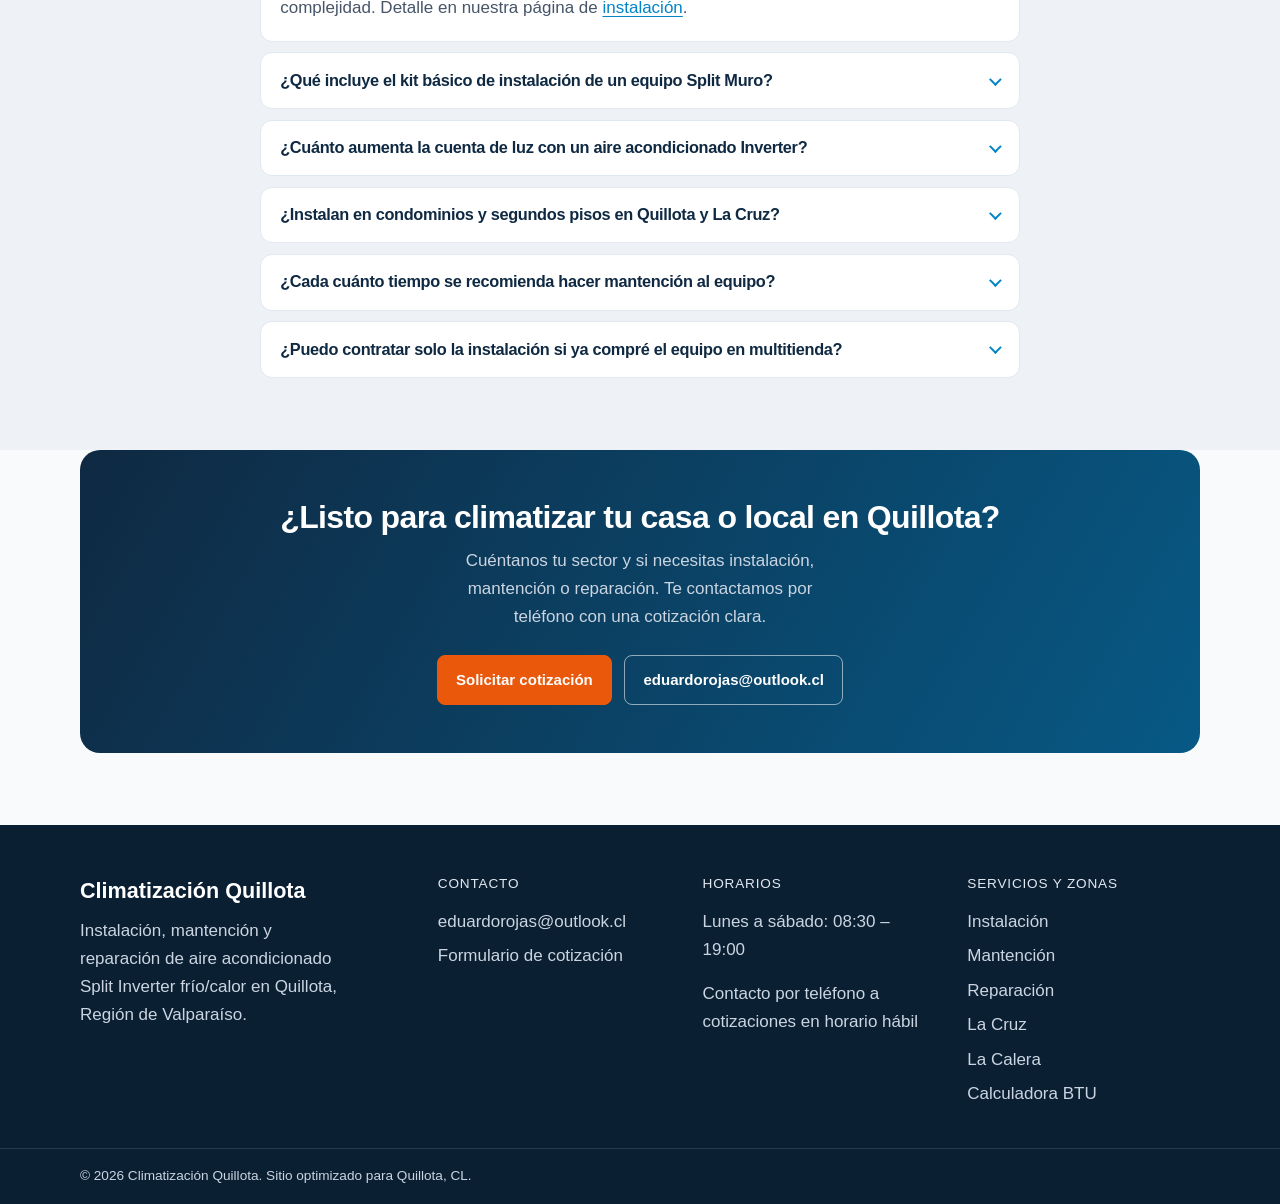
==== commit 94c3d2ee: "Expand to multi-page SEO silos with real brand assets and technical fixes. Adds service/geo landings" ====
--- a/index.html
+++ b/index.html
@@ -4,16 +4,25 @@
   <meta charset="UTF-8">
   <meta name="viewport" content="width=device-width, initial-scale=1.0">
   <title>Aire Acondicionado Quillota | Instalación y Mantención Split</title>
-  <meta name="description" content="Instalación y mantención de aire acondicionado en Quillota. Split Inverter certificados. Cotiza online por formulario. Atención La Cruz y provincia.">
-  <meta name="robots" content="index, follow">
+  <meta name="description" content="Instalación, mantención y reparación de aire acondicionado en Quillota. Split Inverter frío/calor certificados. Cotiza online. Atención La Cruz, La Calera y provincia.">
+  <meta name="robots" content="index, follow, max-image-preview:large">
   <link rel="canonical" href="https://climatizacionquillota.cl/">
 
   <meta property="og:title" content="Aire Acondicionado Quillota | Instalación y Mantención Split">
-  <meta property="og:description" content="Instalación y mantención de aire acondicionado en Quillota. Split Inverter certificados. Cotiza online por formulario.">
+  <meta property="og:description" content="Instalación, mantención y reparación de aire acondicionado en Quillota. Split Inverter frío/calor. Cotiza online por formulario.">
   <meta property="og:type" content="website">
   <meta property="og:locale" content="es_CL">
   <meta property="og:url" content="https://climatizacionquillota.cl/">
-  <meta property="og:site_name" content="Clima Quillota">
+  <meta property="og:site_name" content="Climatización Quillota">
+  <meta property="og:image" content="https://climatizacionquillota.cl/og-image.jpg">
+  <meta property="og:image:width" content="1200">
+  <meta property="og:image:height" content="630">
+  <meta property="og:image:alt" content="Técnico de Climatización Quillota instalando aire acondicionado en vivienda">
+
+  <meta name="twitter:card" content="summary_large_image">
+  <meta name="twitter:title" content="Aire Acondicionado Quillota | Instalación y Mantención Split">
+  <meta name="twitter:description" content="Split Inverter frío/calor en Quillota. Instalación, mantención y reparación. Cotiza online.">
+  <meta name="twitter:image" content="https://climatizacionquillota.cl/og-image.jpg">
 
   <meta name="geo.region" content="CL-VS">
   <meta name="geo.placename" content="Quillota">
@@ -21,31 +30,62 @@
   <meta name="ICBM" content="-32.8833, -71.2489">
 
   <meta name="theme-color" content="#0F2942">
-  <link rel="icon" href="assets/favicon.svg" type="image/svg+xml">
-  <link rel="apple-touch-icon" href="assets/logo.svg">
+  <link rel="icon" href="/assets/favicon.svg" type="image/svg+xml">
+  <link rel="icon" href="/assets/favicon-48x48.png" type="image/png" sizes="48x48">
+  <link rel="apple-touch-icon" href="/assets/apple-touch-icon.png" sizes="180x180">
 
   <link rel="dns-prefetch" href="https://www.googletagmanager.com">
   <link rel="preconnect" href="https://www.googletagmanager.com" crossorigin>
 
-  <link rel="stylesheet" href="css/styles.css">
+  <link rel="stylesheet" href="/css/styles.css">
 
   <script type="application/ld+json">
   {
     "@context": "https://schema.org",
     "@graph": [
       {
+        "@type": "WebSite",
+        "@id": "https://climatizacionquillota.cl/#website",
+        "url": "https://climatizacionquillota.cl/",
+        "name": "Climatización Quillota",
+        "description": "Instalación, mantención y reparación de aire acondicionado Split Inverter en Quillota y provincia de Valparaíso.",
+        "inLanguage": "es-CL",
+        "publisher": { "@id": "https://climatizacionquillota.cl/#business" }
+      },
+      {
+        "@type": "WebPage",
+        "@id": "https://climatizacionquillota.cl/#webpage",
+        "url": "https://climatizacionquillota.cl/",
+        "name": "Aire Acondicionado Quillota | Instalación y Mantención Split",
+        "isPartOf": { "@id": "https://climatizacionquillota.cl/#website" },
+        "about": { "@id": "https://climatizacionquillota.cl/#business" },
+        "description": "Instalación, mantención y reparación de aire acondicionado en Quillota. Split Inverter frío/calor certificados.",
+        "inLanguage": "es-CL",
+        "primaryImageOfPage": {
+          "@type": "ImageObject",
+          "url": "https://climatizacionquillota.cl/assets/trabajo-quillota.jpg",
+          "caption": "Técnico de Climatización Quillota en mantención de aire acondicionado"
+        }
+      },
+      {
         "@type": "HVACBusiness",
         "@id": "https://climatizacionquillota.cl/#business",
-        "name": "Clima Quillota",
+        "name": "Climatización Quillota",
         "url": "https://climatizacionquillota.cl/",
         "email": "eduardorojas@outlook.cl",
         "priceRange": "$$",
-        "image": "https://climatizacionquillota.cl/og-image.jpg",
-        "description": "Empresa de instalación, mantención y reparación de aire acondicionado Split Inverter en Quillota y provincia de Valparaíso.",
+        "image": [
+          "https://climatizacionquillota.cl/og-image.jpg",
+          "https://climatizacionquillota.cl/assets/trabajo-quillota.jpg",
+          "https://climatizacionquillota.cl/assets/logo-full.jpg"
+        ],
+        "logo": "https://climatizacionquillota.cl/assets/logo.png",
+        "description": "Empresa de instalación, mantención y reparación de aire acondicionado Split Inverter frío/calor en Quillota y provincia de Valparaíso.",
         "address": {
           "@type": "PostalAddress",
           "addressLocality": "Quillota",
           "addressRegion": "Valparaíso",
+          "postalCode": "2260000",
           "addressCountry": "CL"
         },
         "geo": {
@@ -68,13 +108,86 @@
             "closes": "19:00"
           }
         ],
-        "sameAs": []
+        "contactPoint": {
+          "@type": "ContactPoint",
+          "contactType": "customer service",
+          "email": "eduardorojas@outlook.cl",
+          "availableLanguage": ["Spanish"],
+          "areaServed": "CL-VS",
+          "url": "https://climatizacionquillota.cl/#cotizar"
+        },
+        "hasOfferCatalog": {
+          "@type": "OfferCatalog",
+          "name": "Servicios de climatización",
+          "itemListElement": [
+            { "@id": "https://climatizacionquillota.cl/#instalacion" },
+            { "@id": "https://climatizacionquillota.cl/#mantencion" },
+            { "@id": "https://climatizacionquillota.cl/#reparacion" },
+            { "@id": "https://climatizacionquillota.cl/#comercial" }
+          ]
+        }
       },
       {
         "@type": "Service",
         "@id": "https://climatizacionquillota.cl/#instalacion",
         "name": "Instalación de Aire Acondicionado Split Muro",
         "serviceType": "Instalación de aire acondicionado",
+        "provider": { "@id": "https://climatizacionquillota.cl/#business" },
+        "url": "https://climatizacionquillota.cl/instalacion-aire-acondicionado-quillota/",
+        "areaServed": [
+          { "@type": "City", "name": "Quillota" },
+          { "@type": "City", "name": "La Cruz" },
+          { "@type": "City", "name": "La Calera" },
+          { "@type": "City", "name": "Hijuelas" },
+          { "@type": "City", "name": "Limache" }
+        ],
+        "description": "Montaje profesional de equipos Split Inverter frío/calor con kit completo, vacío con bomba y prueba de estanqueidad en Quillota.",
+        "offers": {
+          "@type": "AggregateOffer",
+          "priceCurrency": "CLP",
+          "lowPrice": "120000",
+          "highPrice": "280000",
+          "offerCount": "2",
+          "availability": "https://schema.org/InStock"
+        }
+      },
+      {
+        "@type": "Service",
+        "@id": "https://climatizacionquillota.cl/#mantencion",
+        "name": "Mantención Preventiva y Sanitización",
+        "serviceType": "Mantención de aire acondicionado",
+        "provider": { "@id": "https://climatizacionquillota.cl/#business" },
+        "url": "https://climatizacionquillota.cl/mantencion-aire-acondicionado-quillota/",
+        "areaServed": [
+          { "@type": "City", "name": "Quillota" },
+          { "@type": "City", "name": "La Cruz" },
+          { "@type": "City", "name": "La Calera" },
+          { "@type": "City", "name": "Hijuelas" },
+          { "@type": "City", "name": "Limache" }
+        ],
+        "description": "Limpieza profunda de unidad interior y exterior, desinfección de filtros y turbina, y revisión eléctrica para máximo rendimiento en verano e invierno."
+      },
+      {
+        "@type": "Service",
+        "@id": "https://climatizacionquillota.cl/#reparacion",
+        "name": "Reparación y Carga de Gas Refrigerante",
+        "serviceType": "Reparación de aire acondicionado",
+        "provider": { "@id": "https://climatizacionquillota.cl/#business" },
+        "url": "https://climatizacionquillota.cl/reparacion-aire-acondicionado-quillota/",
+        "areaServed": [
+          { "@type": "City", "name": "Quillota" },
+          { "@type": "City", "name": "La Cruz" },
+          { "@type": "City", "name": "La Calera" },
+          { "@type": "City", "name": "Hijuelas" },
+          { "@type": "City", "name": "Limache" }
+        ],
+        "description": "Detección de fugas, reparación de códigos de error y recarga de refrigerantes R32 y R410A en Quillota y alrededores."
+      },
+      {
+        "@type": "Service",
+        "@id": "https://climatizacionquillota.cl/#comercial",
+        "name": "Climatización para Parcelas, Oficinas y Locales",
+        "serviceType": "Climatización comercial y residencial ampliada",
         "provider": { "@id": "https://climatizacionquillota.cl/#business" },
         "areaServed": [
           { "@type": "City", "name": "Quillota" },
@@ -83,37 +196,7 @@
           { "@type": "City", "name": "Hijuelas" },
           { "@type": "City", "name": "Limache" }
         ],
-        "description": "Montaje profesional de equipos Split Inverter con kit completo, vacío con bomba y prueba de estanqueidad en Quillota."
-      },
-      {
-        "@type": "Service",
-        "@id": "https://climatizacionquillota.cl/#mantencion",
-        "name": "Mantención Preventiva y Sanitización",
-        "serviceType": "Mantención de aire acondicionado",
-        "provider": { "@id": "https://climatizacionquillota.cl/#business" },
-        "areaServed": [
-          { "@type": "City", "name": "Quillota" },
-          { "@type": "City", "name": "La Cruz" },
-          { "@type": "City", "name": "La Calera" },
-          { "@type": "City", "name": "Hijuelas" },
-          { "@type": "City", "name": "Limache" }
-        ],
-        "description": "Limpieza profunda de unidad interior y exterior, desinfección de filtros y turbina, y revisión eléctrica para máximo rendimiento en verano."
-      },
-      {
-        "@type": "Service",
-        "@id": "https://climatizacionquillota.cl/#reparacion",
-        "name": "Reparación y Carga de Gas Refrigerante",
-        "serviceType": "Reparación de aire acondicionado",
-        "provider": { "@id": "https://climatizacionquillota.cl/#business" },
-        "areaServed": [
-          { "@type": "City", "name": "Quillota" },
-          { "@type": "City", "name": "La Cruz" },
-          { "@type": "City", "name": "La Calera" },
-          { "@type": "City", "name": "Hijuelas" },
-          { "@type": "City", "name": "Limache" }
-        ],
-        "description": "Detección de fugas, reparación de códigos de error y recarga de refrigerantes R32 y R410A en Quillota y alrededores."
+        "description": "Soluciones multi-split y equipos de mayor capacidad para oficinas agrícolas, clínicas, comercios y viviendas amplias en la provincia de Quillota."
       },
       {
         "@type": "FAQPage",
@@ -140,7 +223,7 @@
             "name": "¿Cuánto aumenta la cuenta de luz con un aire acondicionado Inverter?",
             "acceptedAnswer": {
               "@type": "Answer",
-              "text": "Un Split Inverter bien dimensionado en Quillota suele sumar entre $8.000 y $25.000 CLP mensuales en temporada de calor, según horas de uso, tarifa eléctrica y aislación de la vivienda. Los equipos Inverter consumen menos que los on/off tradicionales porque modulan la potencia."
+              "text": "Un Split Inverter bien dimensionado en Quillota suele sumar entre $8.000 y $25.000 CLP mensuales en temporada de calor, según horas de uso, tarifa eléctrica y aislación de la vivienda. En modo calor (bomba de calor) el consumo también es eficiente frente a estufas eléctricas tradicionales."
             }
           },
           {
@@ -156,7 +239,7 @@
             "name": "¿Cada cuánto tiempo se recomienda hacer mantención al equipo?",
             "acceptedAnswer": {
               "@type": "Answer",
-              "text": "Se recomienda una mantención preventiva al menos una vez al año, idealmente antes del verano (septiembre-octubre). En hogares con alto uso o polvo del valle, dos mantenciones anuales (primavera y otoño) mantienen el rendimiento y evitan fallas en peores olas de calor."
+              "text": "Se recomienda una mantención preventiva al menos una vez al año, idealmente antes del verano (septiembre-octubre). En hogares con alto uso o polvo del valle, dos mantenciones anuales (primavera y otoño) mantienen el rendimiento en frío y calor."
             }
           },
           {
@@ -168,24 +251,6 @@
             }
           }
         ]
-      },
-      {
-        "@type": "BreadcrumbList",
-        "@id": "https://climatizacionquillota.cl/#breadcrumb",
-        "itemListElement": [
-          {
-            "@type": "ListItem",
-            "position": 1,
-            "name": "Inicio",
-            "item": "https://climatizacionquillota.cl/"
-          },
-          {
-            "@type": "ListItem",
-            "position": 2,
-            "name": "Aire Acondicionado Quillota",
-            "item": "https://climatizacionquillota.cl/#servicios"
-          }
-        ]
       }
     ]
   }
@@ -200,11 +265,11 @@
 
   <header class="site-header" id="inicio">
     <nav class="nav" aria-label="Navegación principal">
-      <a class="brand" href="#inicio" aria-label="Clima Quillota — Inicio">
-        <img class="brand__logo" src="assets/logo.svg" width="40" height="40" alt="" decoding="async">
+      <a class="brand" href="/" aria-label="Climatización Quillota — Inicio">
+        <img class="brand__logo" src="/assets/logo.png" width="44" height="44" alt="Logo Climatización Quillota: aire acondicionado, calefacción y ventilación" decoding="async">
         <span class="brand__text">
-          <span class="brand__name" data-config="brandName">Clima Quillota</span>
-          <span class="brand__tag">Climatización local</span>
+          <span class="brand__name" data-config="brandName">Climatización Quillota</span>
+          <span class="brand__tag">Aire • Calefacción • Ventilación</span>
         </span>
       </a>
 
@@ -216,10 +281,11 @@
 
       <div class="nav__panel" id="nav-menu">
         <ul class="nav__links">
-          <li><a href="#servicios">Servicios</a></li>
-          <li><a href="#calculadora">Calculadora BTU</a></li>
-          <li><a href="#zonas">Zonas de Atención</a></li>
-          <li><a href="#faq">Preguntas Frecuentes</a></li>
+          <li><a href="/instalacion-aire-acondicionado-quillota/">Instalación</a></li>
+          <li><a href="/mantencion-aire-acondicionado-quillota/">Mantención</a></li>
+          <li><a href="/reparacion-aire-acondicionado-quillota/">Reparación</a></li>
+          <li><a href="/#calculadora">Calculadora BTU</a></li>
+          <li><a href="/#zonas">Zonas</a></li>
         </ul>
         <div class="nav__cta">
           <a class="btn btn--convert" href="#cotizar">
@@ -264,11 +330,11 @@
 
       <div class="hero__inner">
         <div class="hero__copy">
-          <p class="hero__brand" data-config="brandName">Clima Quillota</p>
+          <p class="hero__brand" data-config="brandName">Climatización Quillota</p>
           <h1 id="hero-title">Instalación y Mantención de Aire Acondicionado en Quillota</h1>
           <p class="hero__lead">
-            Climatización residencial y comercial de alta eficiencia para el calor seco del valle interior.
-            Instalamos Split Inverter silenciosos con trabajo limpio, rápido y garantizado.
+            Climatización residencial y comercial con Split Inverter frío/calor para el calor seco del valle y el frío húmedo de invierno.
+            Trabajo limpio, rápido y garantizado en Quillota y provincia.
           </p>
           <ul class="hero__trust">
             <li>
@@ -277,11 +343,11 @@
             </li>
             <li>
               <svg width="20" height="20" viewBox="0 0 24 24" aria-hidden="true" fill="none" stroke="currentColor" stroke-width="2"><circle cx="12" cy="12" r="10"/><path d="M12 6v6l4 2"/></svg>
-              Tecnología Inverter Ahorro Energía
+              Tecnología Inverter frío y calor
             </li>
             <li>
               <svg width="20" height="20" viewBox="0 0 24 24" aria-hidden="true" fill="none" stroke="currentColor" stroke-width="2"><path d="M9 12l2 2 4-4"/><path d="M12 22c5.5 0 10-4.5 10-10S17.5 2 12 2 2 6.5 2 12s4.5 10 10 10z"/></svg>
-              Instalación Certificada y Garantizada
+              Instalación certificada y garantizada
             </li>
           </ul>
         </div>
@@ -423,8 +489,26 @@
       <div class="container">
         <header class="section__header">
           <h2 id="servicios-title">Servicios de climatización en Quillota</h2>
-          <p>Soluciones técnicas para casas, condominios, parcelas y locales que enfrentan el calor sostenido del valle interior.</p>
+          <p>Soluciones técnicas para casas, condominios, parcelas y locales que enfrentan el calor sostenido del valle y la humedad invernal.</p>
         </header>
+
+        <div class="link-cards link-cards--3" style="margin-bottom:2rem">
+          <a class="link-card" href="/instalacion-aire-acondicionado-quillota/">
+            <h3>Instalación Split Muro</h3>
+            <p>Kit completo, vacío con bomba, estética en fachadas y condominios. Desde $120.000 CLP.</p>
+            <span class="link-card__cta">Ver instalación →</span>
+          </a>
+          <a class="link-card" href="/mantencion-aire-acondicionado-quillota/">
+            <h3>Mantención y sanitización</h3>
+            <p>Limpieza profunda, filtros, turbina y drenaje para frío y calor eficientes todo el año.</p>
+            <span class="link-card__cta">Ver mantención →</span>
+          </a>
+          <a class="link-card" href="/reparacion-aire-acondicionado-quillota/">
+            <h3>Reparación y gas</h3>
+            <p>Fugas, códigos de error y recarga R32 / R410A con diagnóstico claro antes de intervenir.</p>
+            <span class="link-card__cta">Ver reparación →</span>
+          </a>
+        </div>
 
         <div class="services">
           <article class="service">
@@ -462,11 +546,59 @@
       </div>
     </section>
 
+    <section class="section section--muted" id="marcas" aria-labelledby="marcas-title">
+      <div class="container">
+        <header class="section__header">
+          <h2 id="marcas-title">Marcas y capacidades que instalamos</h2>
+          <p>Instalamos y damos servicio a equipos Split Inverter de las marcas más vendidas en multitiendas y distribuidores, en capacidades de 9.000 a 24.000 BTU (y multi-split bajo evaluación en terreno).</p>
+        </header>
+        <ul class="brand-chips" aria-label="Marcas atendidas">
+          <li>Midea</li>
+          <li>Anwo</li>
+          <li>Samsung</li>
+          <li>LG</li>
+          <li>Clark</li>
+          <li>Kendrick</li>
+          <li>Khöne</li>
+        </ul>
+        <ul class="btu-chips" aria-label="Capacidades habituales">
+          <li>9.000 BTU</li>
+          <li>12.000 BTU</li>
+          <li>18.000 BTU</li>
+          <li>24.000 BTU</li>
+        </ul>
+        <p>También instalamos equipos comprados en Sodimac, Easy, Falabella u otras tiendas. Verificamos potencia, kit y estado antes del montaje.</p>
+      </div>
+    </section>
+
+    <section class="section" id="equipo" aria-labelledby="equipo-title">
+      <div class="container content-grid">
+        <div class="content-prose">
+          <h2 id="equipo-title">Trabajo real en Quillota y provincia</h2>
+          <p>Operamos con vehículo identificado, herramientas profesionales y protocolo de instalación/mantención en terreno. Cada visita prioriza seguridad eléctrica, vacío correcto del circuito y terminaciones limpias en fachadas y condominios.</p>
+          <p>Servicios: aire acondicionado, calefacción y ventilación. Cotiza por formulario y te contactamos por teléfono.</p>
+        </div>
+        <figure class="proof-photo">
+          <picture>
+            <source srcset="/assets/trabajo-quillota.webp" type="image/webp">
+            <img
+              src="/assets/trabajo-quillota.jpg"
+              width="1200"
+              height="669"
+              alt="Técnico de Climatización Quillota realizando mantención de unidad exterior de aire acondicionado en vivienda"
+              loading="lazy"
+              decoding="async">
+          </picture>
+          <figcaption>Servicio técnico local de Climatización Quillota — instalación, mantención y proyectos.</figcaption>
+        </figure>
+      </div>
+    </section>
+
     <section class="section section--why" id="por-que" aria-labelledby="why-title">
       <div class="container">
         <header class="section__header section__header--light">
           <h2 id="why-title">Por qué elegirnos: estándar técnico superior</h2>
-          <p>No improvisamos instalaciones. Cada trabajo en Quillota sigue un protocolo de calidad pensado para el sol intenso del valle.</p>
+          <p>No improvisamos instalaciones. Cada trabajo en Quillota sigue un protocolo de calidad pensado para el sol intenso del valle y el uso en modo calor en invierno.</p>
         </header>
 
         <ul class="why-list">
@@ -518,8 +650,8 @@
           <div class="zones__block">
             <h3>Cobertura provincial diaria</h3>
             <ul class="zones__tags zones__tags--accent">
-              <li>La Cruz</li>
-              <li>La Calera</li>
+              <li><a href="/aire-acondicionado-la-cruz/">La Cruz</a></li>
+              <li><a href="/aire-acondicionado-la-calera/">La Calera</a></li>
               <li>Hijuelas</li>
               <li>Limache</li>
             </ul>
@@ -541,7 +673,7 @@
             <summary>
               <h3>¿Cuánto vale la instalación de un aire acondicionado en Quillota?</h3>
             </summary>
-            <p>La instalación de un Split Muro en Quillota parte desde $120.000 a $180.000 CLP para recorridos estándar de hasta 3 metros. Instalaciones en segundos pisos, condominios o con mayor metraje de cañería se cotizan entre $200.000 y $280.000 CLP según acceso y complejidad.</p>
+            <p>La instalación de un Split Muro en Quillota parte desde $120.000 a $180.000 CLP para recorridos estándar de hasta 3 metros. Instalaciones en segundos pisos, condominios o con mayor metraje de cañería se cotizan entre $200.000 y $280.000 CLP según acceso y complejidad. Detalle en nuestra página de <a href="/instalacion-aire-acondicionado-quillota/">instalación</a>.</p>
           </details>
 
           <details class="faq__item">
@@ -555,21 +687,21 @@
             <summary>
               <h3>¿Cuánto aumenta la cuenta de luz con un aire acondicionado Inverter?</h3>
             </summary>
-            <p>Un Split Inverter bien dimensionado en Quillota suele sumar entre $8.000 y $25.000 CLP mensuales en temporada de calor, según horas de uso, tarifa eléctrica y aislación de la vivienda. Los equipos Inverter consumen menos que los on/off tradicionales porque modulan la potencia.</p>
+            <p>Un Split Inverter bien dimensionado en Quillota suele sumar entre $8.000 y $25.000 CLP mensuales en temporada de calor, según horas de uso, tarifa eléctrica y aislación de la vivienda. En modo calor (bomba de calor) el consumo también es eficiente frente a estufas eléctricas tradicionales.</p>
           </details>
 
           <details class="faq__item">
             <summary>
               <h3>¿Instalan en condominios y segundos pisos en Quillota y La Cruz?</h3>
             </summary>
-            <p>Sí. Trabajamos en casas de dos pisos, condominios nuevos y departamentos en Quillota, La Cruz y el eje provincial. Coordinamos con administración cuando se requiere autorización de fachada y usamos anclajes seguros para unidades exteriores en altura.</p>
+            <p>Sí. Trabajamos en casas de dos pisos, condominios nuevos y departamentos en Quillota, <a href="/aire-acondicionado-la-cruz/">La Cruz</a> y el eje provincial. Coordinamos con administración cuando se requiere autorización de fachada y usamos anclajes seguros para unidades exteriores en altura.</p>
           </details>
 
           <details class="faq__item">
             <summary>
               <h3>¿Cada cuánto tiempo se recomienda hacer mantención al equipo?</h3>
             </summary>
-            <p>Se recomienda una mantención preventiva al menos una vez al año, idealmente antes del verano (septiembre-octubre). En hogares con alto uso o polvo del valle, dos mantenciones anuales (primavera y otoño) mantienen el rendimiento y evitan fallas en peores olas de calor.</p>
+            <p>Se recomienda una mantención preventiva al menos una vez al año, idealmente antes del verano (septiembre-octubre). En hogares con alto uso o polvo del valle, dos mantenciones anuales (primavera y otoño) mantienen el rendimiento en frío y calor. Más info en <a href="/mantencion-aire-acondicionado-quillota/">mantención</a>.</p>
           </details>
 
           <details class="faq__item">
@@ -599,35 +731,36 @@
   <footer class="footer">
     <div class="container footer__grid">
       <div>
-        <p class="footer__brand" data-config="brandName">Clima Quillota</p>
-        <p class="footer__desc">Instalación, mantención y reparación de aire acondicionado Split Inverter en Quillota, Región de Valparaíso.</p>
+        <p class="footer__brand" data-config="brandName">Climatización Quillota</p>
+        <p class="footer__desc">Instalación, mantención y reparación de aire acondicionado Split Inverter frío/calor en Quillota, Región de Valparaíso.</p>
       </div>
       <div>
-        <h2 class="footer__heading">Contacto</h2>
+        <p class="footer__heading">Contacto</p>
         <ul class="footer__list">
           <li><a data-config="email" href="mailto:eduardorojas@outlook.cl">eduardorojas@outlook.cl</a></li>
           <li><a href="#cotizar">Formulario de cotización</a></li>
         </ul>
       </div>
       <div>
-        <h2 class="footer__heading">Horarios</h2>
+        <p class="footer__heading">Horarios</p>
         <p>Lunes a sábado: 08:30 – 19:00</p>
         <p>Contacto por teléfono a cotizaciones en horario hábil</p>
       </div>
       <div>
-        <h2 class="footer__heading">Cobertura</h2>
-        <p>Quillota, La Cruz, La Calera, Hijuelas y Limache.</p>
+        <p class="footer__heading">Servicios y zonas</p>
         <ul class="footer__nav">
-          <li><a href="#servicios">Servicios</a></li>
-          <li><a href="#calculadora">Calculadora BTU</a></li>
-          <li><a href="#zonas">Zonas</a></li>
-          <li><a href="#faq">FAQ</a></li>
+          <li><a href="/instalacion-aire-acondicionado-quillota/">Instalación</a></li>
+          <li><a href="/mantencion-aire-acondicionado-quillota/">Mantención</a></li>
+          <li><a href="/reparacion-aire-acondicionado-quillota/">Reparación</a></li>
+          <li><a href="/aire-acondicionado-la-cruz/">La Cruz</a></li>
+          <li><a href="/aire-acondicionado-la-calera/">La Calera</a></li>
+          <li><a href="/#calculadora">Calculadora BTU</a></li>
         </ul>
       </div>
     </div>
     <div class="footer__bottom">
       <div class="container">
-        <p>© <span id="year"></span> <span data-config="brandName">Clima Quillota</span>. Sitio optimizado para Quillota, CL.</p>
+        <p>© <span id="year"></span> <span data-config="brandName">Climatización Quillota</span>. Sitio optimizado para Quillota, CL.</p>
       </div>
     </div>
   </footer>
@@ -636,6 +769,6 @@
     <svg width="26" height="26" viewBox="0 0 24 24" aria-hidden="true" fill="none" stroke="currentColor" stroke-width="2"><path d="M22 16.92v3a2 2 0 0 1-2.18 2 19.8 19.8 0 0 1-8.63-3.07 19.5 19.5 0 0 1-6-6A19.8 19.8 0 0 1 2.12 4.18 2 2 0 0 1 4.11 2h3a2 2 0 0 1 2 1.72c.13.96.36 1.9.7 2.81a2 2 0 0 1-.45 2.11L8.09 9.91a16 16 0 0 0 6 6l1.27-1.27a2 2 0 0 1 2.11-.45c.91.34 1.85.57 2.81.7A2 2 0 0 1 22 16.92z"/></svg>
   </a>
 
-  <script src="js/main.js" defer></script>
+  <script src="/js/main.js" defer></script>
 </body>
 </html>
--- a/css/styles.css
+++ b/css/styles.css
@@ -190,10 +190,12 @@
 }
 
 .brand__logo {
-  width: 40px;
-  height: 40px;
+  width: 44px;
+  height: 44px;
   flex-shrink: 0;
-  border-radius: 10px;
+  border-radius: 50%;
+  object-fit: cover;
+  background: #fff;
 }
 
 .brand__text {
@@ -440,11 +442,11 @@
 }
 
 .hero__form-wrap {
-  animation: riseIn 0.7s var(--ease) both;
+  animation: riseIn 0.7s var(--ease);
 }
 
 .hero__copy {
-  animation: riseIn 0.55s var(--ease) both;
+  animation: riseIn 0.55s var(--ease);
 }
 
 .quote-form {
@@ -574,7 +576,7 @@
 }
 
 .section__header--light p {
-  color: #94A3B8;
+  color: #CBD5E1;
 }
 
 /* —— Calculadora —— */
@@ -664,7 +666,7 @@
   font-size: 0.85rem;
   text-transform: uppercase;
   letter-spacing: 0.06em;
-  color: #94A3B8;
+  color: #CBD5E1;
 }
 
 .calc__btu {
@@ -687,7 +689,7 @@
 .calc__meta {
   margin: 0 0 1rem;
   font-size: 0.9rem;
-  color: #94A3B8;
+  color: #CBD5E1;
 }
 
 .calc__advice {
@@ -770,7 +772,7 @@
 
 .why-list p {
   margin: 0;
-  color: #94A3B8;
+  color: #CBD5E1;
   max-width: 40ch;
 }
 
@@ -915,7 +917,7 @@
 /* —— Footer —— */
 .footer {
   background: var(--color-petrol-deep);
-  color: #94A3B8;
+  color: #CBD5E1;
   padding-top: 3rem;
 }
 
@@ -1003,11 +1005,9 @@
 /* —— Animations —— */
 @keyframes riseIn {
   from {
-    opacity: 0;
-    transform: translateY(18px);
+    transform: translateY(12px);
   }
   to {
-    opacity: 1;
     transform: translateY(0);
   }
 }
@@ -1144,3 +1144,255 @@
     gap: 0.85rem;
   }
 }
+
+/* —— Proof / E-E-A-T photo —— */
+.proof-photo {
+  margin: 0;
+}
+
+.proof-photo img {
+  width: 100%;
+  height: auto;
+  border-radius: var(--radius-lg);
+  box-shadow: var(--shadow-soft);
+}
+
+.proof-photo figcaption {
+  margin-top: 0.75rem;
+  font-size: 0.875rem;
+  color: var(--color-muted);
+}
+
+/* —— Breadcrumbs —— */
+.breadcrumb {
+  background: var(--color-surface);
+  border-bottom: 1px solid var(--color-line);
+  padding: 0.75rem 0;
+  font-size: 0.875rem;
+}
+
+.breadcrumb ol {
+  list-style: none;
+  display: flex;
+  flex-wrap: wrap;
+  gap: 0.35rem 0.5rem;
+  align-items: center;
+  margin: 0;
+  padding: 0;
+  color: var(--color-muted);
+}
+
+.breadcrumb li {
+  display: inline-flex;
+  align-items: center;
+  gap: 0.5rem;
+}
+
+.breadcrumb li:not(:last-child)::after {
+  content: "/";
+  color: #94A3B8;
+}
+
+.breadcrumb a {
+  color: var(--color-cyan);
+  text-decoration: none;
+  font-weight: 600;
+}
+
+.breadcrumb a:hover {
+  text-decoration: underline;
+}
+
+.breadcrumb [aria-current="page"] {
+  color: var(--color-petrol);
+  font-weight: 650;
+}
+
+/* —— Page hero (inner pages) —— */
+.page-hero {
+  background:
+    linear-gradient(120deg, var(--color-petrol-deep) 0%, var(--color-petrol) 55%, #0C4A6E 100%);
+  color: #F8FAFC;
+  padding: 2.5rem 0 2.75rem;
+}
+
+.page-hero h1 {
+  color: #fff;
+  max-width: 22ch;
+  margin-bottom: 0.85rem;
+}
+
+.page-hero__lead {
+  color: #CBD5E1;
+  max-width: 52ch;
+  margin: 0 0 1.25rem;
+  font-size: 1.0625rem;
+}
+
+.page-hero__actions {
+  display: flex;
+  flex-wrap: wrap;
+  gap: 0.75rem;
+}
+
+/* —— Content layout —— */
+.content-grid {
+  display: grid;
+  gap: 2rem;
+  align-items: start;
+}
+
+.content-prose h2 {
+  margin-top: 0;
+}
+
+.content-prose h3 {
+  margin-top: 1.5rem;
+}
+
+.content-prose ul,
+.content-prose ol {
+  margin: 0 0 1rem 1.15rem;
+  color: var(--color-muted);
+}
+
+.content-prose li + li {
+  margin-top: 0.35rem;
+}
+
+.content-prose p {
+  color: var(--color-muted);
+}
+
+.price-table {
+  width: 100%;
+  border-collapse: collapse;
+  background: var(--color-surface);
+  border: 1px solid var(--color-line);
+  border-radius: var(--radius-md);
+  overflow: hidden;
+  margin: 1rem 0 1.5rem;
+  font-size: 0.95rem;
+}
+
+.price-table th,
+.price-table td {
+  padding: 0.85rem 1rem;
+  text-align: left;
+  border-bottom: 1px solid var(--color-line);
+}
+
+.price-table th {
+  background: var(--color-cyan-soft);
+  color: var(--color-petrol);
+  font-weight: 700;
+}
+
+.price-table tr:last-child td {
+  border-bottom: 0;
+}
+
+.price-table td:last-child {
+  font-weight: 700;
+  color: var(--color-petrol);
+  white-space: nowrap;
+}
+
+.brand-chips,
+.btu-chips,
+.link-cards {
+  list-style: none;
+  display: flex;
+  flex-wrap: wrap;
+  gap: 0.55rem;
+  margin: 0 0 1.25rem;
+  padding: 0;
+}
+
+.brand-chips li,
+.btu-chips li {
+  padding: 0.45rem 0.85rem;
+  background: var(--color-surface);
+  border: 1px solid var(--color-line);
+  border-radius: var(--radius-sm);
+  font-size: 0.9rem;
+  font-weight: 650;
+  color: var(--color-petrol);
+}
+
+.link-cards {
+  display: grid;
+  gap: 1rem;
+}
+
+.link-card {
+  display: grid;
+  gap: 0.45rem;
+  padding: 1.25rem;
+  background: var(--color-surface);
+  border: 1px solid var(--color-line);
+  border-radius: var(--radius-md);
+  text-decoration: none;
+  color: inherit;
+  transition: border-color 0.2s, box-shadow 0.2s, transform 0.2s;
+}
+
+.link-card:hover {
+  border-color: rgba(2, 132, 199, 0.35);
+  box-shadow: var(--shadow-soft);
+  transform: translateY(-2px);
+  color: inherit;
+}
+
+.link-card h3 {
+  margin: 0;
+  color: var(--color-petrol);
+}
+
+.link-card p {
+  margin: 0;
+  color: var(--color-muted);
+  font-size: 0.95rem;
+}
+
+.link-card__cta {
+  color: var(--color-cyan);
+  font-weight: 700;
+  font-size: 0.9rem;
+}
+
+.sticky-quote {
+  position: sticky;
+  top: calc(var(--header-h) + 1rem);
+}
+
+.section--muted {
+  background: #EEF2F6;
+}
+
+.error-page {
+  min-height: 55vh;
+  display: grid;
+  place-items: center;
+  text-align: center;
+  padding: 4rem 0;
+}
+
+.error-page h1 {
+  font-size: clamp(2rem, 5vw, 3rem);
+}
+
+@media (min-width: 768px) {
+  .content-grid {
+    grid-template-columns: 1.2fr 0.8fr;
+    gap: 2.5rem;
+  }
+
+  .link-cards {
+    grid-template-columns: 1fr 1fr;
+  }
+
+  .link-cards--3 {
+    grid-template-columns: repeat(3, 1fr);
+  }
+}
